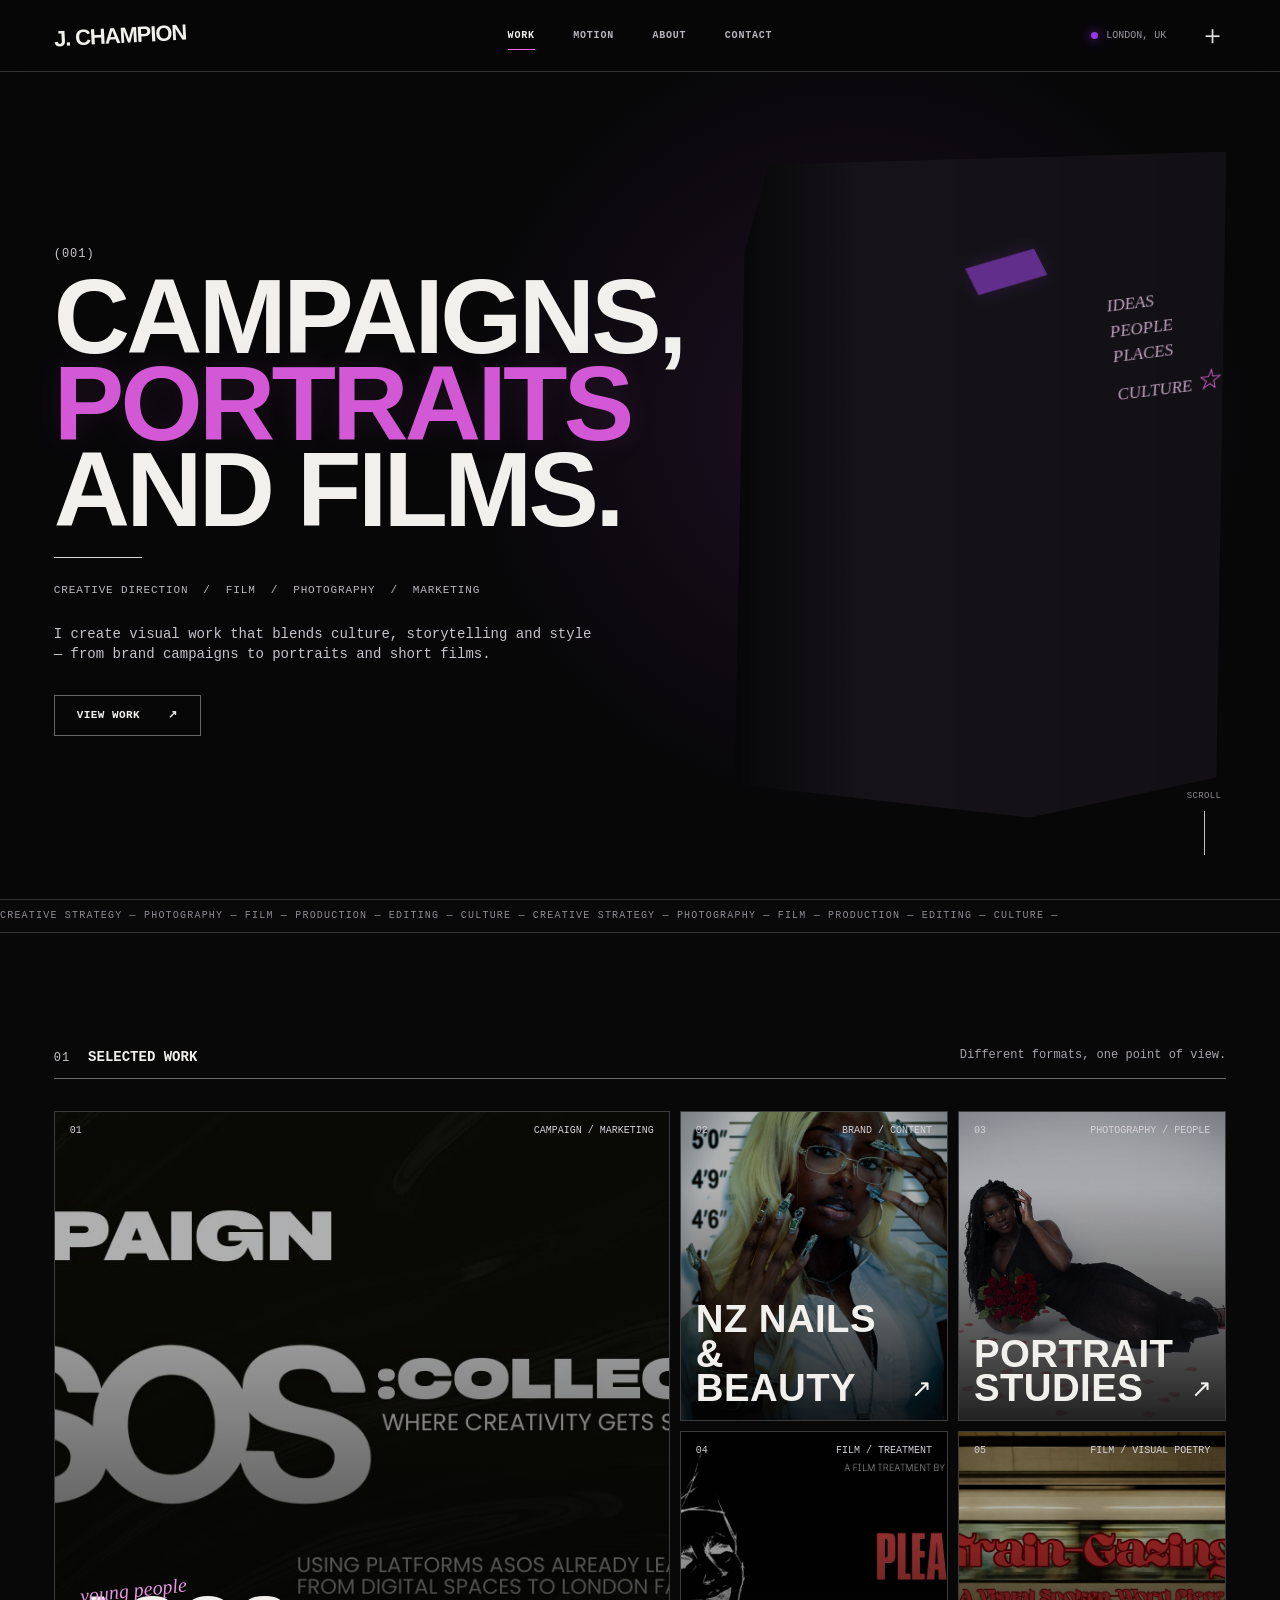
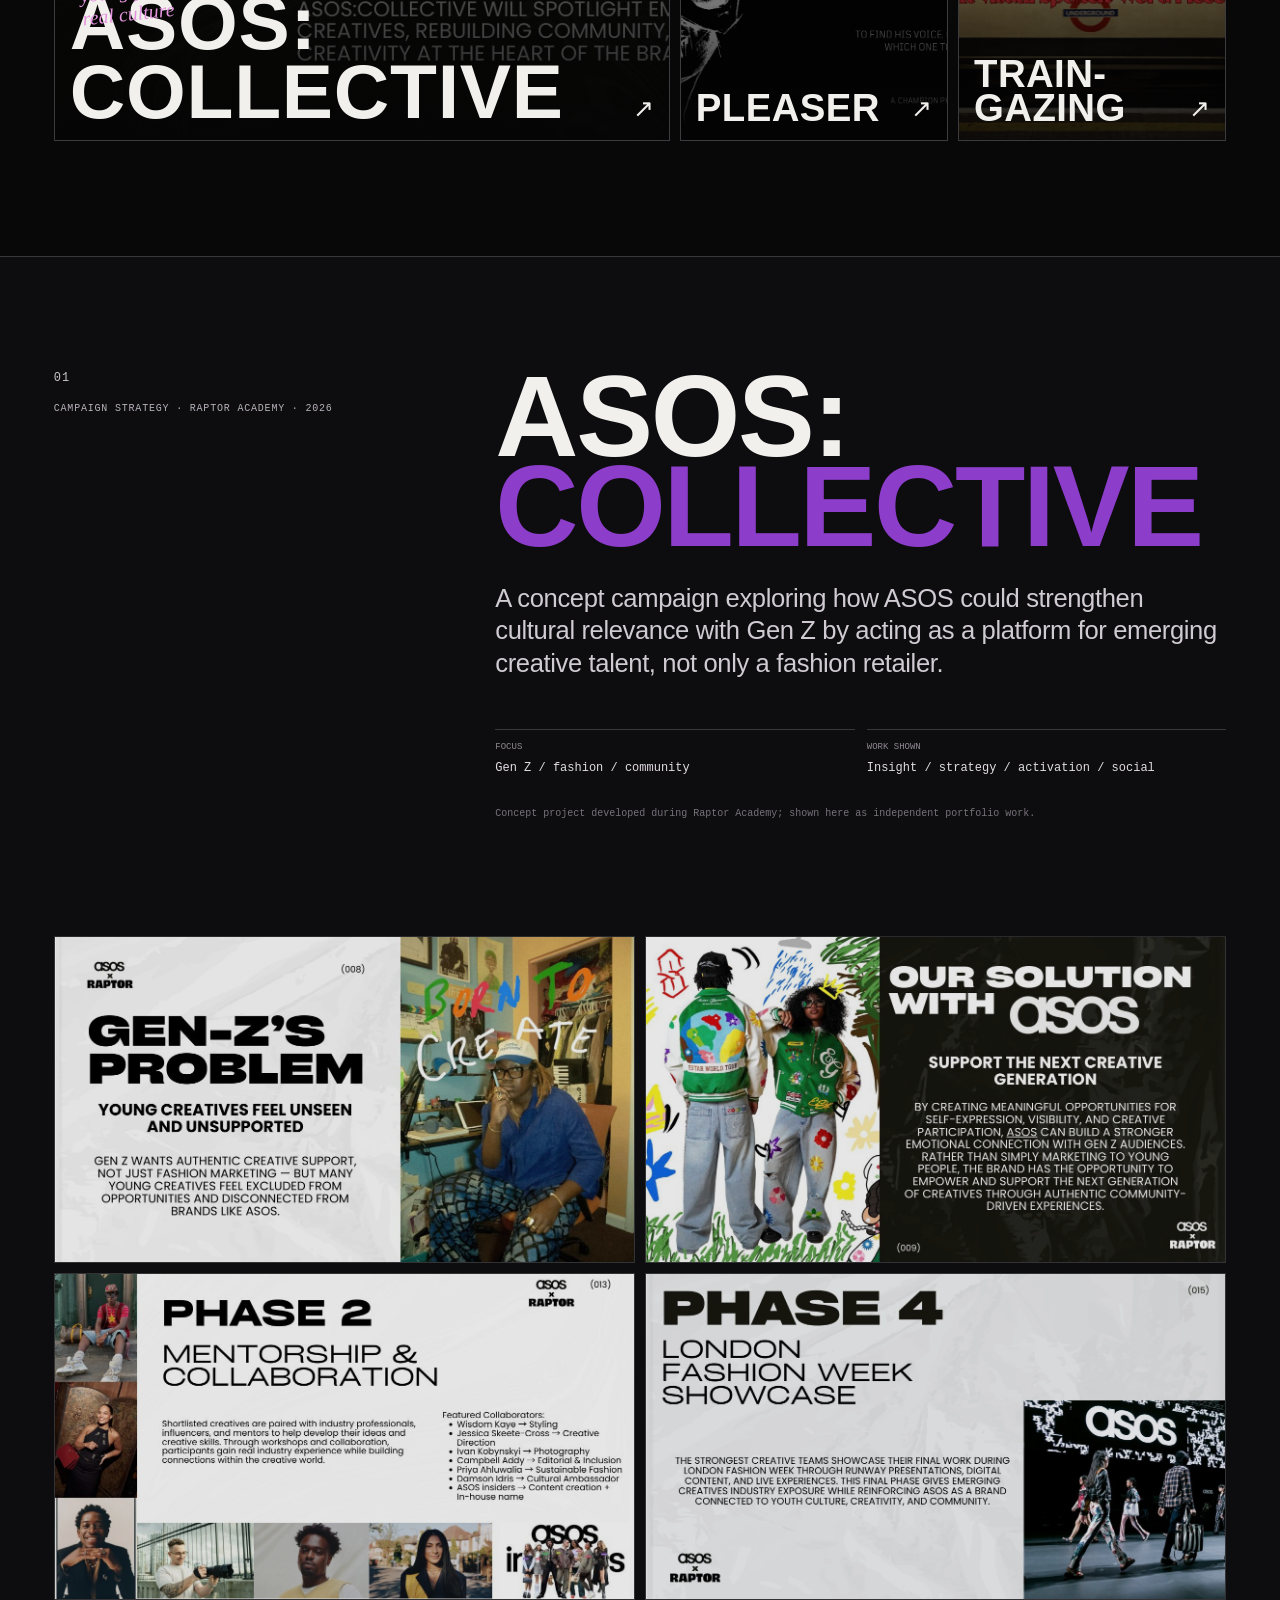
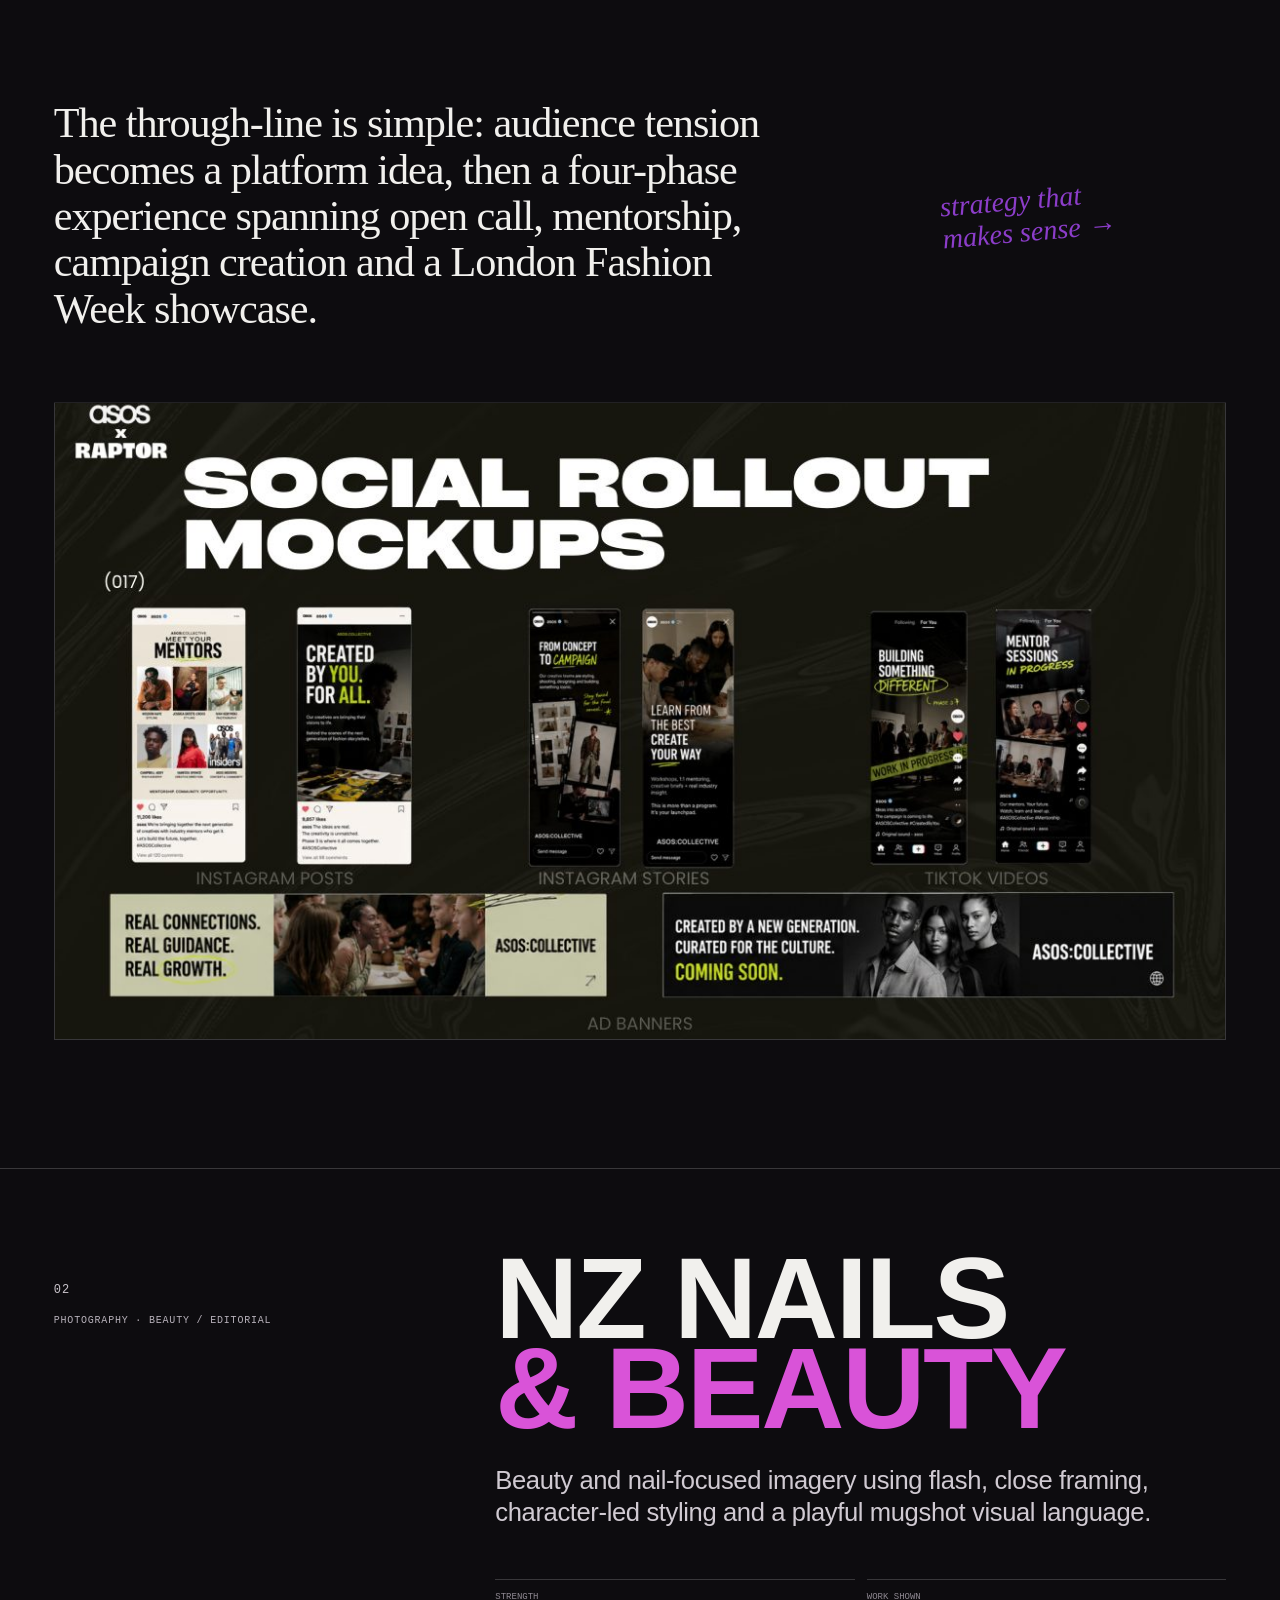
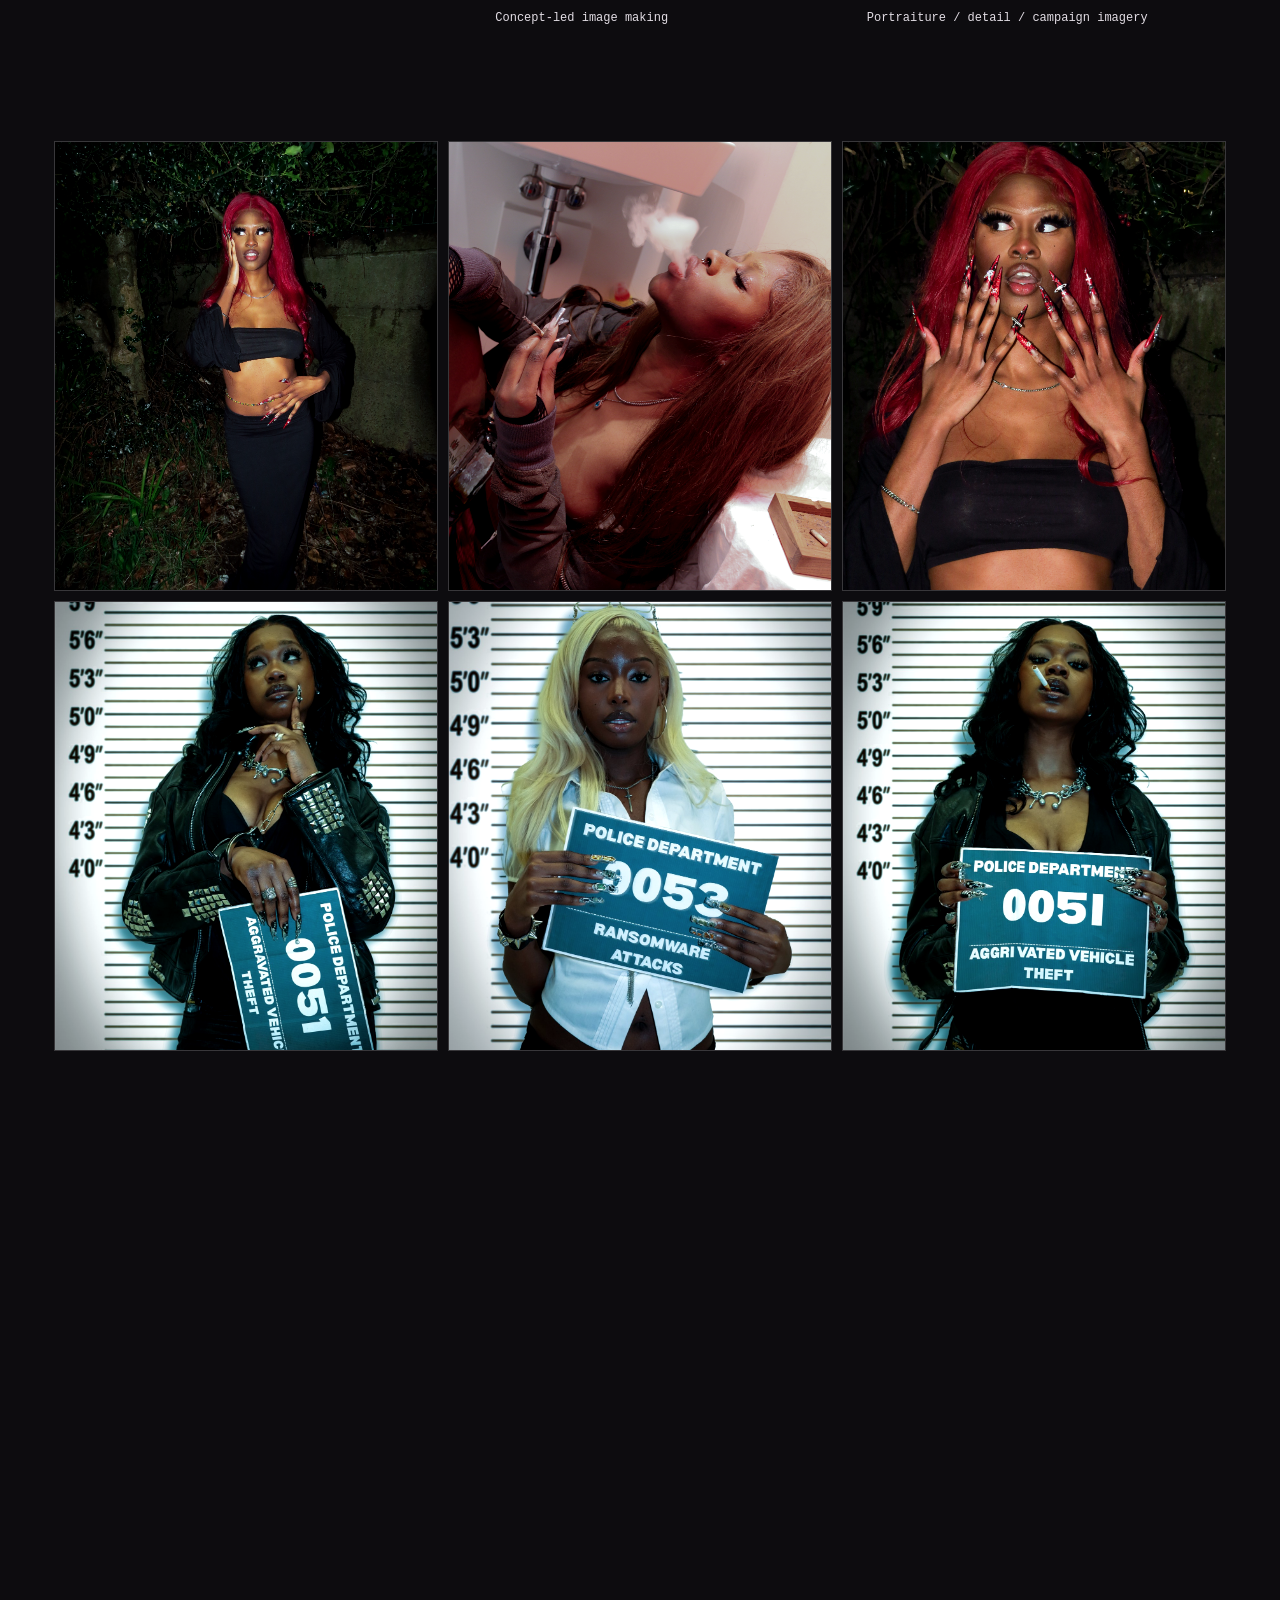
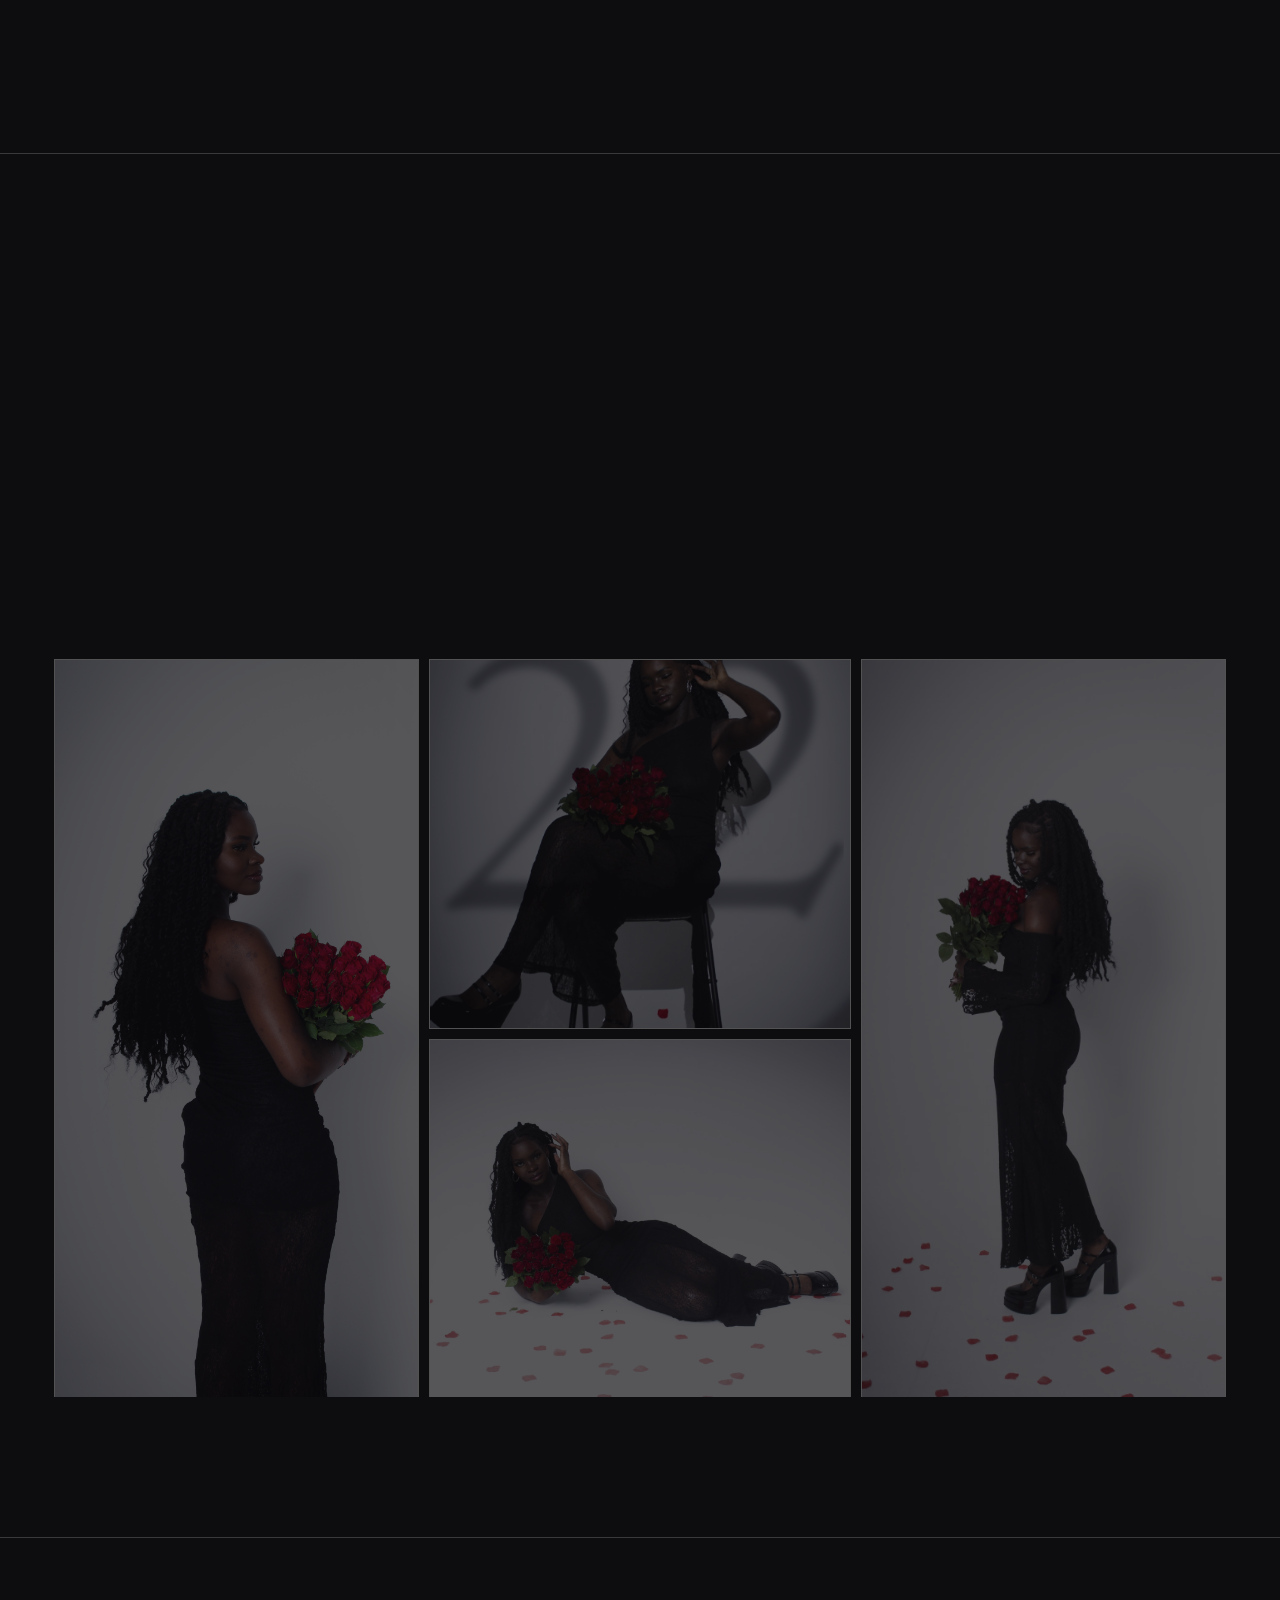
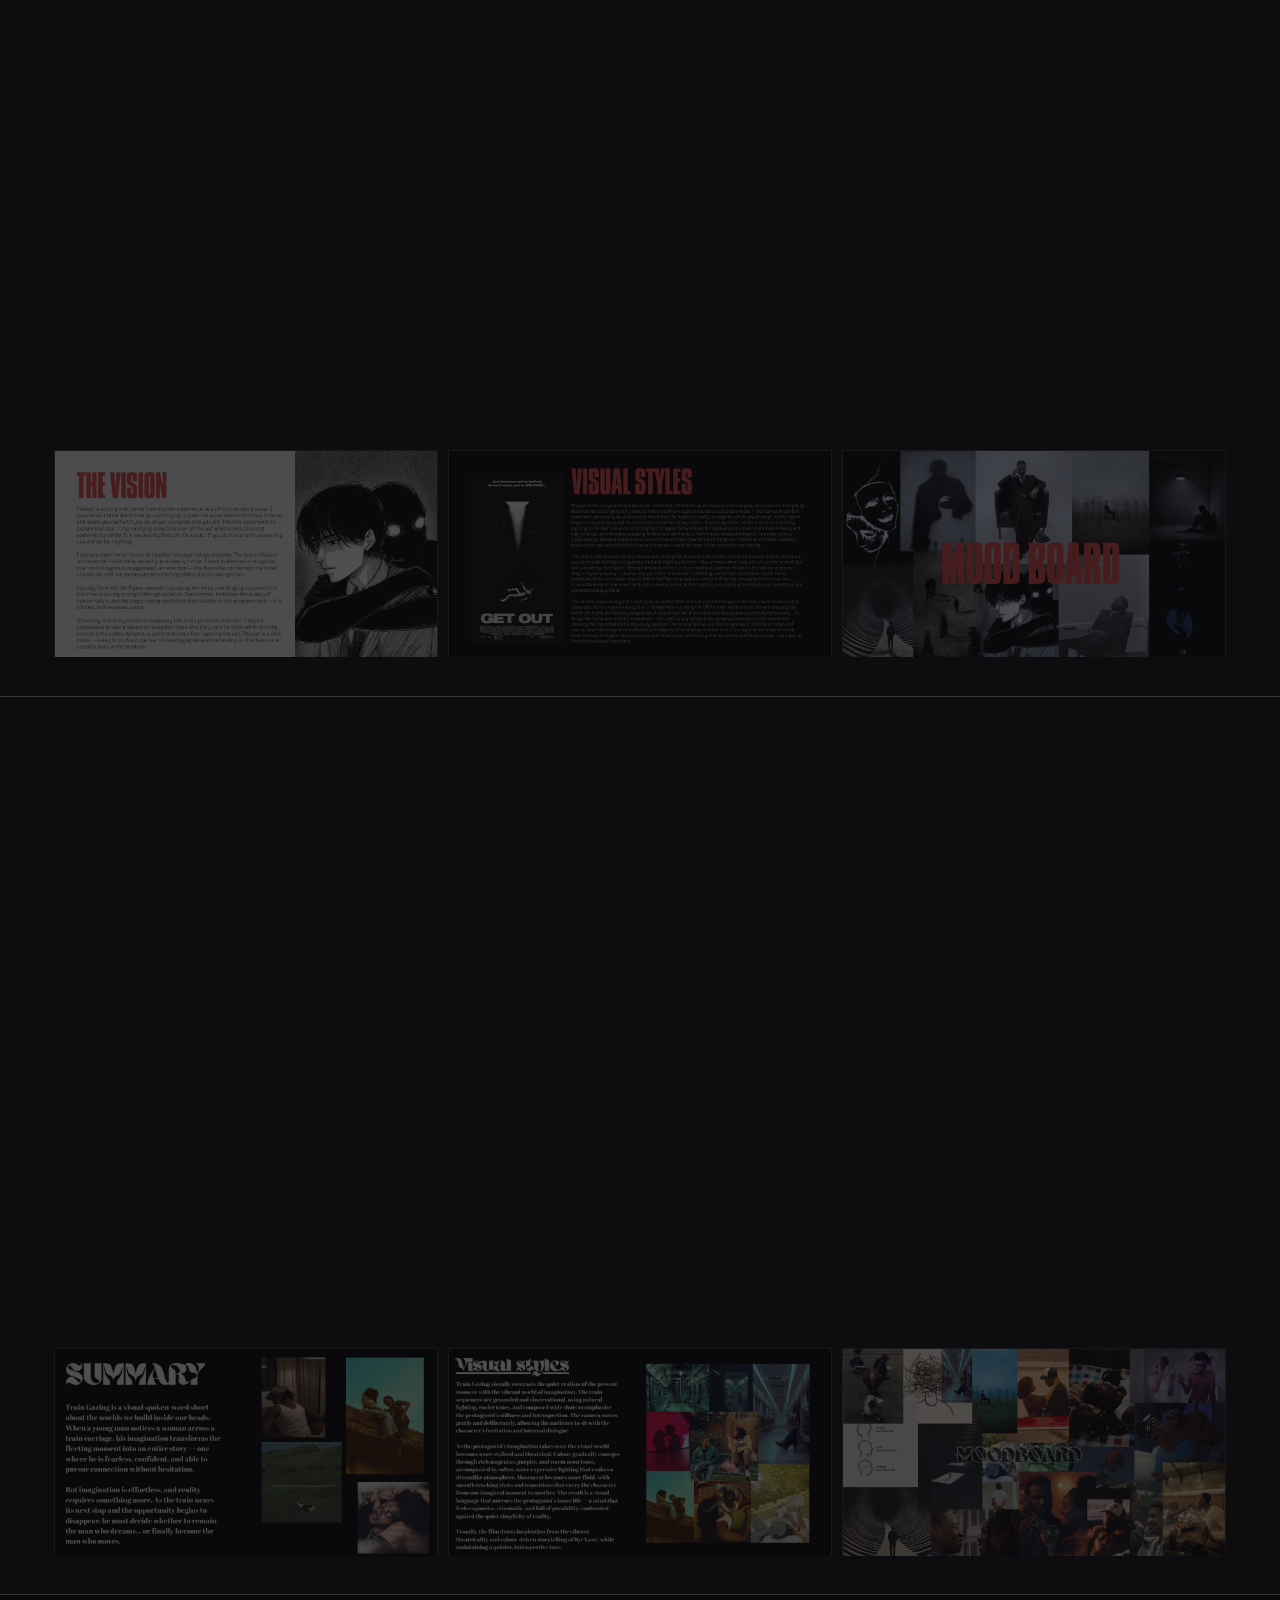
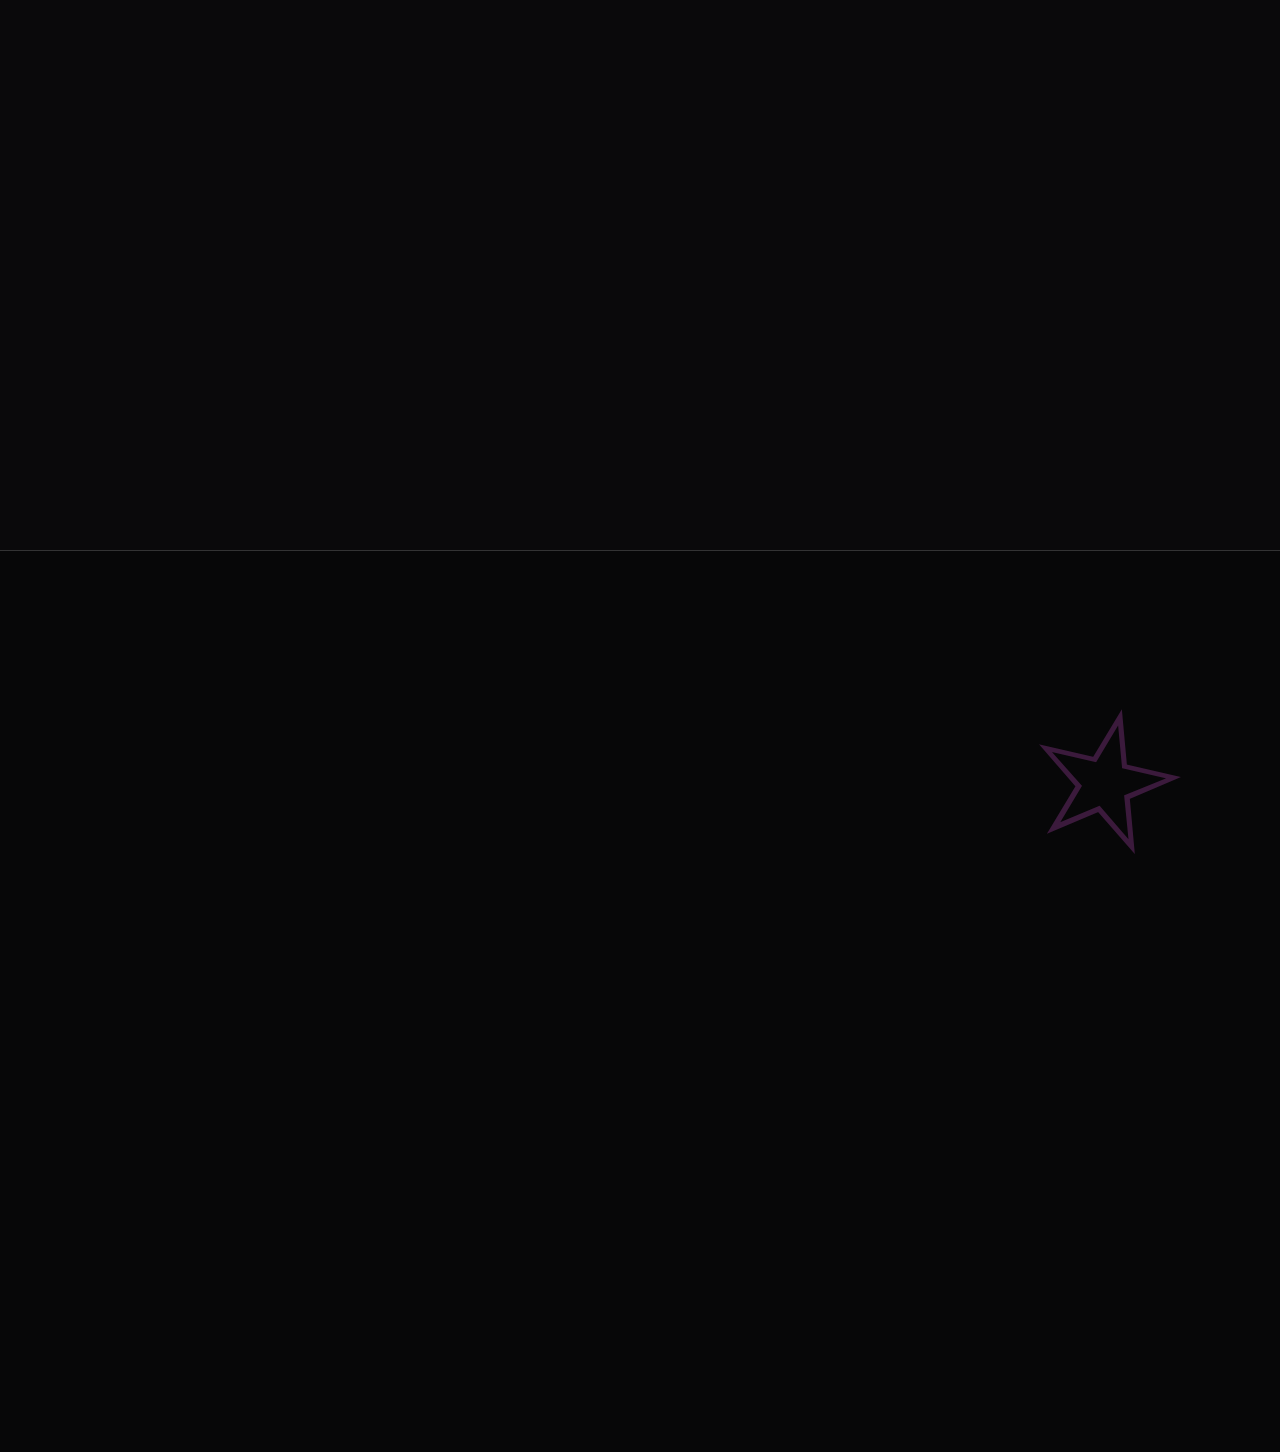
==== index.html @ 9271005f "Publish portfolio website" ====
<!DOCTYPE html>
<html lang="en">
<head>
  <meta charset="utf-8" />
  <meta name="viewport" content="width=device-width, initial-scale=1" />
  <meta name="description" content="Jeremy Champion — London-based multidisciplinary creative portfolio spanning campaigns, portrait photography, film development and motion." />
  <title>Jeremy Champion — Creative Portfolio</title>
  <link rel="stylesheet" href="css/styles.css" />
</head>
<body>
  <div class="page-noise" aria-hidden="true"></div>
  <div class="scroll-progress" aria-hidden="true"></div>
  <div class="transition-veil" aria-hidden="true"></div>

  <header class="site-header">
    <a class="brand" href="#top" aria-label="Jeremy Champion home">J. CHAMPION</a>
    <nav class="nav" aria-label="Primary navigation">
      <a href="#work">Work</a>
      <a href="#motion">Motion</a>
      <a href="#about">About</a>
      <a href="#contact">Contact</a>
    </nav>
    <div class="header-meta"><span class="status-dot"></span> London, UK <span class="header-plus">＋</span></div>
  </header>

  <main id="top">
    <section class="hero" aria-labelledby="hero-title">
      <div class="hero-copy">
        <span class="index-label">(001)</span>
        <h1 id="hero-title">
          <span>Campaigns,</span>
          <span class="accent-word">portraits</span>
          <span>and films.</span>
        </h1>
        <div class="hero-rule"></div>
        <p class="hero-services">Creative direction &nbsp;/&nbsp; Film &nbsp;/&nbsp; Photography &nbsp;/&nbsp; Marketing</p>
        <p class="hero-intro">I create visual work that blends culture, storytelling and style — from brand campaigns to portraits and short films.</p>
        <a class="button-outline" href="#work">View work <span>↗</span></a>
      </div>

      <div class="hero-visual">
        <div class="hero-image-wrap">
          <img src="assets/images/about/IMG_3101.JPG" alt="Portrait of Jeremy Champion" />
        </div>
        <span class="scribble scribble-a" aria-hidden="true">///</span>
        <div class="handwritten hero-side-note" aria-hidden="true">ideas<br>people<br>places<br>culture <span>☆</span></div>
        <div class="hero-scroll" aria-hidden="true">SCROLL <span></span></div>
      </div>
    </section>

    <div class="ticker" aria-hidden="true">
      <div class="ticker-track">CREATIVE STRATEGY — PHOTOGRAPHY — FILM — PRODUCTION — EDITING — CULTURE — CREATIVE STRATEGY — PHOTOGRAPHY — FILM — PRODUCTION — EDITING — CULTURE — </div>
    </div>

    <section class="work-index section-pad" id="work">
      <div class="section-heading">
        <div><span class="section-no">01</span><span>Selected work</span></div>
        <p>Different formats, one point of view.</p>
      </div>

      <div class="project-layout">
        <a class="project-card project-card--feature" href="#asos">
          <div class="project-media"><img src="assets/images/asos/asos-collective-campaign-deck-cover-page.jpg" alt="ASOS Collective campaign deck cover page" /></div>
          <div class="project-card-top"><span>01</span><span>Campaign / Marketing</span></div>
          <div class="project-card-bottom"><h2>ASOS:<br>Collective</h2><span class="corner-arrow">↗</span></div>
          <span class="handwritten card-note">young people<br>real culture</span>
        </a>

        <div class="project-stack">
          <a class="project-card" href="#nz">
            <div class="project-media"><img src="assets/images/nz-nails-beauty/editorial-beauty-photograph-featuring-nail-styling.jpg" alt="Editorial beauty photograph featuring nail styling" /></div>
            <div class="project-card-top"><span>02</span><span>Brand / Content</span></div>
            <div class="project-card-bottom"><h3>NZ Nails &amp; Beauty</h3><span class="corner-arrow">↗</span></div>
          </a>

          <a class="project-card" href="#portrait-studies">
            <div class="project-media"><img src="assets/images/portrait-studies/studio-portrait-with-red-roses.jpg" alt="Studio portrait with red roses" /></div>
            <div class="project-card-top"><span>03</span><span>Photography / People</span></div>
            <div class="project-card-bottom"><h3>Portrait Studies</h3><span class="corner-arrow">↗</span></div>
          </a>

          <a class="project-card" href="#pleaser">
            <div class="project-media"><img src="assets/images/pleaser/pleaser-film-treatment-cover.jpg" alt="Pleaser film treatment cover" /></div>
            <div class="project-card-top"><span>04</span><span>Film / Treatment</span></div>
            <div class="project-card-bottom"><h3>Pleaser</h3><span class="corner-arrow">↗</span></div>
          </a>

          <a class="project-card" href="#train">
            <div class="project-media"><img src="assets/images/train-gazing/train-gazing-visual-spoken-word-treatment-cover.jpg" alt="Train-Gazing visual spoken-word treatment cover" /></div>
            <div class="project-card-top"><span>05</span><span>Film / Visual Poetry</span></div>
            <div class="project-card-bottom"><h3>Train-Gazing</h3><span class="corner-arrow">↗</span></div>
          </a>
        </div>
      </div>
    </section>

    <section class="case-study" id="asos" data-accent="violet">
      <div class="case-intro section-pad">
        <div class="case-rail"><span class="case-no">01</span><span class="eyebrow">Campaign strategy · Raptor Academy · 2026</span></div>
        <div class="case-copy-top">
          <h2>ASOS:<br><em>Collective</em></h2>
          <p class="lead">A concept campaign exploring how ASOS could strengthen cultural relevance with Gen Z by acting as a platform for emerging creative talent, not only a fashion retailer.</p>
          <div class="facts">
            <div><span>Focus</span><strong>Gen Z / fashion / community</strong></div>
            <div><span>Work shown</span><strong>Insight / strategy / activation / social</strong></div>
          </div>
          <p class="small-note">Concept project developed during Raptor Academy; shown here as independent portfolio work.</p>
        </div>
      </div>
      <div class="deck-strip">
        <img src="assets/images/asos/asos-collective-problem-statement-slide.jpg" alt="ASOS Collective problem statement slide" />
        <img src="assets/images/asos/asos-collective-solution-slide.jpg" alt="ASOS Collective solution slide" />
        <img src="assets/images/asos/asos-collective-mentorship-phase-slide.jpg" alt="ASOS Collective mentorship phase slide" />
        <img src="assets/images/asos/asos-collective-showcase-phase-slide.jpg" alt="ASOS Collective showcase phase slide" />
      </div>
      <div class="case-statement section-pad">
        <p>The through-line is simple: audience tension becomes a platform idea, then a four-phase experience spanning open call, mentorship, campaign creation and a London Fashion Week showcase.</p>
        <span class="handwritten marginalia">strategy that<br>makes sense →</span>
      </div>
      <div class="full-bleed"><img src="assets/images/asos/asos-collective-social-rollout-mockups.jpg" alt="ASOS Collective social rollout mockups" /></div>
    </section>

    <section class="case-study" id="nz" data-accent="pink">
      <div class="case-intro section-pad">
        <div class="case-rail"><span class="case-no">02</span><span class="eyebrow">Photography · Beauty / Editorial</span></div>
        <div class="case-copy-top case-copy-logo">
        
          <h2>NZ Nails<br><em>&amp; Beauty</em></h2>
          <p class="lead">Beauty and nail-focused imagery using flash, close framing, character-led styling and a playful mugshot visual language.</p>
          <div class="facts">
            <div><span>Strength</span><strong>Concept-led image making</strong></div>
            <div><span>Work shown</span><strong>Portraiture / detail / campaign imagery</strong></div>
          </div>
        </div>
      </div>
      <div class="photo-grid editorial-grid">
        

        <img class="gallery-image" 
        data-gallery="nz"
        src="assets/images/nz-nails-beauty/NZ 12-2.jpg" 
        alt="Nz Nails campaign image" />

        <img class="gallery-image" 
        data-gallery="nz"
        src="assets/images/nz-nails-beauty/Liban 6.jpg" 
        alt="Nz Nails campaign image" />

        <img class="gallery-image" 
        data-gallery="nz"
        src="assets/images/nz-nails-beauty/NZ 13-3.jpg" 
        alt="Nz Nails campaign image" />

        <img class="gallery-image" 
        data-gallery="nz"
        src="assets/images/nz-nails-beauty/beauty-portrait-from-mugshot-inspired-set.jpg" 
        alt="Nz Nails campaign image" />

        <img class="gallery-image" 
        data-gallery="nz"
        src="assets/images/nz-nails-beauty/beauty-portrait-with-mugshot-board.jpg" 
        alt="Nz Nails campaign image" />

        <img class="gallery-image" 
        data-gallery="nz"
        src="assets/images/nz-nails-beauty/beauty-portrait-with-mugshot-board-2.jpg" 
        alt="Nz Nails campaign image" />
      </div>
      <div class="case-statement section-pad">
        <!-- Extra NZ Nails gallery images — hidden from the main page -->
<div class="gallery-assets" hidden>

  <img
    class="gallery-image"
    data-gallery="nz"
    src="assets/images/nz-nails-beauty/IMG_3586.jpg"
    alt="NZ Nails campaign image">

<img
    class="gallery-image"
    data-gallery="nz"
    src="assets/images/nz-nails-beauty/DSC03103 EDIT_.jpg"
    alt="Close-up nail editorial photograph">

<img
    class="gallery-image"
    data-gallery="nz"
    src="assets/images/nz-nails-beauty/DSC03171 EDIT-2.jpg"
    alt="Editorial beauty photograph featuring nail styling">
    <img
    class="gallery-image"
    data-gallery="nz"
    src="assets/images/nz-nails-beauty/DSC03249 EDIT.jpg"
    alt="Editorial beauty photograph featuring nail styling">
   <img
    class="gallery-image"
    data-gallery="nz"
    src="assets/images/nz-nails-beauty/IMG_3569.jpg"
    alt="Editorial beauty photograph featuring nail styling">    

</div>
      <div class="case-statement section-pad">
        <p>The set works best as a world rather than a collection of isolated portraits: attitude, beauty detail and graphic framing all speak the same language.</p>
        <span class="handwritten marginalia">a little chaos<br>keeps it alive ☆</span>
      </div>
    </section>

    <section class="case-study" id="portrait-studies" data-accent="violet">
      <div class="case-intro section-pad">
        <div class="case-rail"><span class="case-no">03</span><span class="eyebrow">Studio portraiture</span></div>
        <div class="case-copy-top">
          <h2>Portrait<br><em>Studies</em></h2>
          <p class="lead">A studio portrait series using styling, gesture, projection and controlled light to build distinct character-led images.</p>
        </div>
      </div>
      <div class="portrait-grid">
        <figure class="portrait-a"><img class="gallery-image"
          Data-gallery="portraits"
          src="assets/images/portrait-studies/ROSI-19.png" 
          alt="Portrait study" />
        </figure>

        <figure class="portrait-b"><img class="gallery-image"
          Data-gallery="portraits" src="assets/images/portrait-studies/seated-studio-portrait-with-projected-number.jpg"
           alt="Portrait study" />
          </figure>

        <figure class="portrait-c"><img class="gallery-image"
          Data-gallery="portraits" src="assets/images/portrait-studies/standing-studio-portrait-holding-roses.jpg" 
          alt="Portrait study" />
        </figure>

        <figure class="portrait-d"><img class="gallery-image"
          Data-gallery="portraits" src="assets/images/portrait-studies/reclining-studio-portrait-with-roses.jpg" 
          alt="Portrait study" />
        </figure>
      </div>
      <!-- Extra Portrait Studies gallery images — hidden from the main page -->
<div class="gallery-assets" hidden>

  <img
    class="gallery-image"
    data-gallery="portraits"
    src="assets/images/portrait-studies/ROSI-17.png"
    alt="Portrait study">

  <img
    class="gallery-image"
    data-gallery="portraits"
    src="assets/images/portrait-studies/ROSI-34.png"
    alt="Portrait study">

  <img
    class="gallery-image"
    data-gallery="portraits"
    src="assets/images/portrait-studies/studio-portrait-with-red-roses.jpg"
    alt="Portrait study">

  <img
    class="gallery-image"
    data-gallery="portraits"
    src="assets/images/portrait-studies/studio-portrait.jpg"
    alt="Portrait study">

</div>
    </section>

    <section class="case-study" id="pleaser" data-accent="red">
      <div class="case-intro section-pad">
        <div class="case-rail"><span class="case-no">04</span><span class="eyebrow">Original film concept · Psychological horror</span></div>
        <div class="case-copy-top">
          <h2><em>Pleaser</em></h2>
          <p class="lead">A short-film treatment about people-pleasing, identity and the danger of replacing connection with isolation.</p>
          <div class="facts">
            <div><span>Work shown</span><strong>Concept / treatment / visual direction</strong></div>
            <div><span>Format</span><strong>Short film development</strong></div>
          </div>
        </div>
      </div>
      <div class="deck-strip deck-strip--three">
        <img src="assets/images/pleaser/pleaser-vision-page.jpg" alt="Pleaser vision page" />
        <img src="assets/images/pleaser/pleaser-visual-styles-page.jpg" alt="Pleaser visual styles page" />
        <img src="assets/images/pleaser/pleaser-moodboard.jpg" alt="Pleaser moodboard" />
      </div>
    </section>

    <section class="case-study" id="train" data-accent="rust">
      <div class="case-intro section-pad">
        <div class="case-rail"><span class="case-no">05</span><span class="eyebrow">Original film concept · Visual spoken word</span></div>
        <div class="case-copy-top">
          <h2>Train-<br><em>Gazing</em></h2>
          <p class="lead">A visual spoken-word short contrasting the quiet realism of a train carriage with the vivid, cinematic worlds created inside the protagonist’s imagination.</p>
          <div class="facts">
            <div><span>Work shown</span><strong>Narrative / art direction / styling / sound concept</strong></div>
            <div><span>Format</span><strong>Visual spoken word</strong></div>
          </div>
        </div>
      </div>
      <div class="deck-strip deck-strip--three">
        <img src="assets/images/train-gazing/train-gazing-summary-page.jpg" alt="Train-Gazing summary page" />
        <img src="assets/images/train-gazing/train-gazing-visual-styles-page.jpg" alt="Train-Gazing visual styles page" />
        <img src="assets/images/train-gazing/train-gazing-moodboard.jpg" alt="Train-Gazing moodboard" />
      </div>
    </section>

    <section class="motion section-pad" id="motion">
      <div class="section-heading">
        <div><span class="section-no">02</span><span>Motion</span></div>
        <p>Commercial, personal and longer-form work.</p>
      </div>
      <div class="motion-layout">
        <div class="motion-copy">
          <span class="eyebrow">Showreel / Short form</span>
          <h2>Press<br><em>play.</em></h2>
          <p>A selection of camera, production and post work, including NZ promo edits and experimental short-form pieces.</p>
          <a class="button-outline" href="https://www.dropbox.com/scl/fo/q1zut25u200awvgjy9kcc/AOuoA17VxXL_nSmlgOouPnA?rlkey=dv0mnmaipcdtq3i4pzndmq0d5&st=690jwj3&dl=0" target="_blank" rel="noopener">Open short-form folder <span>↗</span></a>
          <span class="handwritten motion-note">good things<br>move.</span>
        </div>
        <a class="motion-screen" 
        href="#" 
        data-youtube="zpqkzOmUWrg" 
        data-title="NZ Nails"
        aria-label="Play NZ Nails promo video">

          <video class="motion-bg-video" autoplay muted loop playsinline>
       <source src="assets/motion/full videos/Nz Promo.mp4" type="video/mp4">
        </video>
          <span class="play-button">▶</span>
          <span class="timecode">00:00 / REEL</span>
        </a>
      </div>
      <div class="film-strip">

  <a class="film-card"
     href="#"
     data-youtube="z7pKRamBBgs"
     data-title="Ravenous">

    <video class="film-card-video" autoplay muted loop playsinline>
      <source src="assets/motion/Title cards/Ravenous Short clip.mp4" type="video/mp4">
    </video>

    <div class="film-card-overlay"></div>

    <div class="film-card-content">
      <span>01</span>
      <strong>Ravenous</strong>
      <small>Producer + DOP</small>
    </div>

  </a>

  <a class="film-card"
     href="#"
     data-youtube="FB4IB1pkvqw"
     data-title="High Connection">

    <video class="film-card-video" autoplay muted loop playsinline>
      <source src="assets/motion/Title cards/HC Short Clip.mp4" type="video/mp4">
    </video>

    <div class="film-card-overlay"></div>

    <div class="film-card-content">
      <span>02</span>
      <strong>High Connection</strong>
      <small>All roles</small>
    </div>

  </a>


  <a class="film-card"
     href="#"
     data-youtube="y2TQD83-YB8"
     data-title="Drillogram">

    <video class="film-card-video" autoplay muted loop playsinline>
      <source src="assets/motion/Title cards/Drillogram title card.mp4" type="video/mp4">
    </video>

    <div class="film-card-overlay"></div>

    <div class="film-card-content">
      <span>03</span>
      <strong>Drillogram</strong>
      <small>Edit / broadcast</small>
    </div>

  </a>


  <a class="film-card"
     href="#"
     data-youtube="OsEL7dpYHnE"
     data-title="Life’s Too Short. I’m Not.">

    <video class="film-card-video" autoplay muted loop playsinline>
      <source src="assets/motion/Title cards/Life too short im not title card.mp4" type="video/mp4">
    </video>

    <div class="film-card-overlay"></div>

    <div class="film-card-content">
      <span>04</span>
      <strong>Life’s Too Short. I’m Not.</strong>
      <small>Producer + talent</small>
    </div>

  </a>
</section>

<div class="video-modal" id="videoModal">

  <div class="video-modal-backdrop"></div>

  <div class="video-modal-content">

    <button class="video-modal-close" aria-label="Close video">
      ×
    </button>

    <div class="video-modal-heading">
      <span>NOW PLAYING</span>
      <h3 id="videoModalTitle">Ravenous</h3>
    </div>

   <iframe
  id="videoModalPlayer"
  src=""
  title="Video player"
  allow="autoplay; encrypted-media; picture-in-picture"
  allowfullscreen>
</iframe>

  </div>

</div>
  


</div>

    <section class="about section-pad" id="about">
      <div class="section-heading">
        <div><span class="section-no">03</span><span>About</span></div>
        <p>The person behind the work.</p>
      </div>
      <div class="about-grid">
        <div class="about-photo"><img src="assets/images/about/portrait-of-jeremy-champion.jpg" alt="Portrait of Jeremy Champion" /></div>
        <div class="about-copy">
          <h2>I like work that feels <em>considered</em> before it feels polished.</h2>
          <p>I’m Jeremy Champion, a London-based multidisciplinary creative with a Media Production background. My work moves between photography, creative strategy and film development, with a recurring interest in fashion, identity, youth culture and visual storytelling.</p>
          <p>I’m building toward opportunities in creative marketing, studio and on-set production, where I can bring both ideas and practical production thinking to a team.</p>
          <div class="skill-row"><span>Creative strategy</span><span>Photography</span><span>Pre-production</span><span>Visual storytelling</span><span>Editing</span></div>
          <span class="handwritten about-note">let's make<br>something great ☆</span>
        </div>
      </div>
    </section>

<section class="contact section-pad" id="contact">

  <span class="eyebrow">
    04 / Available for creative opportunities
  </span>

  <h2>
    Make something<br>
    <em>worth looking at.</em>
  </h2>

  <div class="contact-links">

    <a href="mailto:Jeremylchampion@gmail.com">
      <span>Email</span>
      <strong>Jeremylchampion@gmail.com</strong>
      <span class="contact-arrow">↗</span>
    </a>

    <a href="https://www.instagram.com/boluchampionn/"
       target="_blank"
       rel="noopener">
      <span>Instagram</span>
      <strong>@boluChampionn</strong>
      <span class="contact-arrow">↗</span>
    </a>

  </div>

  <a class="button-outline" href="#top">
    Back to top <span>↑</span>
  </a>

</section>

<div class="gallery-modal" id="galleryModal">

  <div class="gallery-backdrop"></div>

  <button class="gallery-close" aria-label="Close gallery">×</button>

  <button class="gallery-arrow gallery-prev" aria-label="Previous image">
    ←
  </button>

  <div class="gallery-stage">
    <img id="galleryMainImage" src="" alt="">
    <span class="gallery-counter" id="galleryCounter"></span>
  </div>

  <button class="gallery-arrow gallery-next" aria-label="Next image">
    →
  </button>

</div>
<script src="js/main.js" defer></script>

</body>
</html>
---- css/styles.css ----
:root {
  --bg: #070708;
  --bg-soft: #0d0c0f;
  --ink: #f1f0ed;
  --muted: #a9a4ad;
  --line: rgba(255,255,255,.18);
  --line-strong: rgba(255,255,255,.38);
  --pink: #d953d8;
  --pink-hot: #f56be9;
  --violet: #8c3dca;
  --red: #db5449;
  --rust: #b55b3e;
  --pad: clamp(24px, 4.2vw, 72px);
  --ease: cubic-bezier(.2,.75,.25,1);
}

* { box-sizing: border-box; }
html { scroll-behavior: smooth; background: var(--bg); }
body {
  margin: 0;
  color: var(--ink);
  background: var(--bg);
  font-family: "Helvetica Neue", Arial, sans-serif;
  overflow-x: hidden;
}
body::selection { background: var(--pink); color: #080808; }
a { color: inherit; text-decoration: none; }
img { display: block; width: 100%; height: 100%; object-fit: cover; }

.page-noise {
  position: fixed; inset: 0; z-index: 200; pointer-events: none; opacity: .12;
  background-image:
    radial-gradient(circle at 15% 20%, rgba(255,255,255,.14) 0 1px, transparent 1px),
    radial-gradient(circle at 68% 71%, rgba(255,255,255,.09) 0 1px, transparent 1px);
  background-size: 7px 7px, 11px 11px;
  mix-blend-mode: soft-light;
}
.scroll-progress { position: fixed; z-index: 210; top: 0; left: 0; height: 2px; width: 0; background: var(--pink-hot); box-shadow: 0 0 18px rgba(245,107,233,.65); }
.transition-veil { position: fixed; z-index: 190; inset: 0; pointer-events: none; background: var(--pink); transform: scaleY(0); transform-origin: bottom; transition: transform .34s var(--ease); }
.transition-veil.flash { transform: scaleY(1); transform-origin: top; }

.site-header {
  position: fixed; z-index: 100; inset: 0 0 auto 0; height: 72px; padding: 0 var(--pad);
  display: grid; grid-template-columns: 1fr auto 1fr; align-items: center;
  border-bottom: 1px solid var(--line); background: rgba(7,7,8,.82); backdrop-filter: blur(16px);
  transition: height .3s var(--ease), background .3s var(--ease);
}
.site-header.compact { height: 58px; background: rgba(7,7,8,.94); }
.brand { font-family: "Helvetica Neue", Arial, sans-serif ; font-size: 22px; font-weight: 700; letter-spacing: -.05em; transform: rotate(-3deg); width: max-content; }
.nav { display: flex; gap: clamp(20px,3vw,46px); align-items: center; }
.nav a { text-transform: uppercase; font: 700 10px/1.2 "Courier New", monospace; letter-spacing: .08em; color: #b9b4bd; position: relative; padding: 10px 0; }
.nav a::after { content: ""; position: absolute; left: 0; right: 100%; bottom: 2px; height: 1px; background: var(--pink-hot); transition: right .3s var(--ease); }
.nav a:hover, .nav a.active { color: var(--ink); }
.nav a:hover::after, .nav a.active::after { right: 0; }
.header-meta { justify-self: end; display: flex; align-items: center; gap: 8px; color: #99949e; text-transform: uppercase; font: 10px/1 "Courier New", monospace; }
.status-dot { width: 7px; height: 7px; border-radius: 50%; background: #9b35e8; box-shadow: 0 0 12px rgba(155,53,232,.9); }
.header-plus { margin-left: 25px; font: 300 27px/1 Arial, sans-serif; color: #ddd; }

.hero { min-height: 100svh; padding: 104px var(--pad) 34px; display: grid; grid-template-columns: .92fr 1.08fr; gap: clamp(28px,4vw,70px); border-bottom: 1px solid var(--line); position: relative; overflow: hidden; }
.hero::before { content: ""; position: absolute; inset: 72px 0 0; pointer-events: none; background: radial-gradient(circle at 67% 42%, rgba(124,53,149,.2), transparent 40%); }
.hero-copy { align-self: center; position: relative; z-index: 2; padding: 30px 0 20px; }
.index-label, .section-no, .case-no { font: 12px/1 "Courier New", monospace; letter-spacing: .08em; color: #cac5cc; }
.hero h1 { margin: 12px 0 0; text-transform: uppercase; font-family: Impact, Haettenschweiler, "Arial Narrow Bold", sans-serif; font-size: clamp(64px, 8.25vw, 148px); font-weight: 900; line-height: .82; letter-spacing: -.035em; }
.hero h1 span { display: block; }
.hero h1 .accent-word { color: #d358d5; text-shadow: 0 0 30px rgba(211,88,213,.12); }
.handwritten { font-family: "Segoe Print", "Bradley Hand", "Comic Sans MS", cursive; font-style: italic; }
.hero-note { font-size: clamp(21px,2.2vw,36px); margin: 10px 0 17px 4px; transform: rotate(-1.5deg); letter-spacing: .02em; }
.hero-rule { width: 88px; height: 1px; background: #d8d4da; margin: 24px 0; }
.hero-services { text-transform: uppercase; font: 11px/1.55 "Courier New", monospace; letter-spacing: .08em; color: #bbb6c0; }
.hero-intro { max-width: 540px; margin: 25px 0 30px; color: #c7c2cb; font: 14px/1.45 "Courier New", monospace; }
.button-outline { display: inline-flex; align-items: center; gap: 28px; border: 1px solid var(--line-strong); padding: 14px 22px; text-transform: uppercase; font: 700 11px/1 "Courier New", monospace; letter-spacing: .04em; transition: background .25s, border-color .25s, transform .25s; }
.button-outline:hover { background: var(--ink); color: #090909; border-color: var(--ink); transform: translateY(-2px); }

.hero-visual { position: relative; min-height: 650px; align-self: stretch; display: flex; align-items: center; }
.hero-image-wrap { width: 100%; height: min(74vh, 790px); min-height: 560px; position: relative; overflow: hidden; clip-path: polygon(7% 2%, 100% 0, 98% 94%, 60% 100%, 0 95%, 2% 15%); background: #151318; }
.hero-image-wrap::after { content:""; position:absolute; inset:0; background: linear-gradient(90deg, rgba(8,7,9,.72) 0%, transparent 26%, rgba(54,17,73,.12) 70%, rgba(8,7,9,.2) 100%); mix-blend-mode: multiply; }
.hero-image-wrap img { object-position: 50% 31%; filter: saturate(.74) contrast(1.07) brightness(.76); transform: scale(1.06); transition: transform 1.3s var(--ease), filter 1s var(--ease); }
.hero:hover .hero-image-wrap img { transform: scale(1.02); filter: saturate(.85) contrast(1.08) brightness(.8); }
.scribble { position: absolute; z-index: 4; color: var(--violet); font: 900 94px/1 Impact, sans-serif; letter-spacing: -.18em; transform: rotate(63deg); opacity: .65; right: 43%; top: 15%; text-shadow: 0 0 18px rgba(140,61,202,.28); }
.hero-side-note { position: absolute; z-index: 5; right: 2%; top: 24%; color: #bd9fbd; text-transform: uppercase; font-size: 17px; line-height: 1.5; transform: rotate(-7deg); }
.hero-side-note span { color: var(--pink-hot); font-size: 28px; }
.hero-scroll { position: absolute; right: 1%; bottom: 10px; color: #8c8790; font: 9px/1 "Courier New", monospace; letter-spacing: .04em; display: grid; gap: 10px; justify-items: center; }
.hero-scroll span { width: 1px; height: 44px; background: #c7c2c8; }

.ticker { border-bottom: 1px solid var(--line); overflow: hidden; background: #09090a; }
.ticker-track { width: max-content; white-space: nowrap; padding: 11px 0; color: #8f8993; text-transform: uppercase; font: 10px/1 "Courier New", monospace; letter-spacing: .12em; animation: ticker 32s linear infinite; }
@keyframes ticker { to { transform: translateX(-50%); } }

.section-pad { padding: clamp(86px, 9vw, 150px) var(--pad); }
.section-heading { display: grid; grid-template-columns: 1fr 1fr; gap: 40px; align-items: end; margin-bottom: 32px; border-bottom: 1px solid var(--line-strong); padding-bottom: 14px; }
.section-heading > div { display: flex; align-items: baseline; gap: 18px; text-transform: uppercase; font: 800 14px/1 "Courier New", monospace; }
.section-heading p { margin: 0; justify-self: end; color: #a8a2ab; font: 12px/1.3 "Courier New", monospace; }

.work-index { background: #080809; }
.project-layout { display: grid; grid-template-columns: 1.06fr .94fr; gap: 10px; }
.project-stack { display: grid; grid-template-columns: 1fr 1fr; gap: 10px; }
.project-card { position: relative; min-height: 310px; overflow: hidden; border: 1px solid var(--line); background: #111015; isolation: isolate; }
.project-card--feature { min-height: 630px; }
.project-media { position: absolute; inset: 0; }
.project-media::after { content:""; position:absolute; inset:0; background: linear-gradient(180deg, rgba(4,4,5,.07) 25%, rgba(4,4,5,.84) 100%); transition: background .35s; }
.project-media img { filter: saturate(.78) contrast(1.08) brightness(.74); transform: scale(1.01); transition: transform .7s var(--ease), filter .5s; }
.project-card:hover .project-media img { transform: scale(1.055); filter: saturate(.95) contrast(1.08) brightness(.86); }
.project-card:hover .project-media::after { background: linear-gradient(180deg, rgba(4,4,5,.02), rgba(4,4,5,.71)); }
.project-card-top, .project-card-bottom { position: absolute; z-index: 3; left: 15px; right: 15px; display: flex; justify-content: space-between; gap: 18px; }
.project-card-top { top: 13px; color: #d5d0d8; text-transform: uppercase; font: 10px/1.2 "Courier New", monospace; }
.project-card-bottom { bottom: 14px; align-items: end; }
.project-card h2, .project-card h3 { margin: 0; text-transform: uppercase; font-family: Impact, Haettenschweiler, "Arial Narrow Bold", sans-serif; letter-spacing: .01em; line-height: .9; }
.project-card h2 { font-size: clamp(58px,6vw,105px); }
.project-card h3 { font-size: clamp(27px,3vw,46px); }
.corner-arrow { font-size: 25px; transform: translateY(-3px); }
.card-note { position: absolute; z-index: 4; left: 26px; bottom: 115px; color: #e494df; font-size: 20px; transform: rotate(-6deg); }

.case-study { background: var(--bg-soft); border-top: 1px solid var(--line); --case-accent: var(--violet); }
.case-study[data-accent="pink"] { --case-accent: var(--pink); }
.case-study[data-accent="red"] { --case-accent: var(--red); }
.case-study[data-accent="rust"] { --case-accent: var(--rust); }
.case-intro { display: grid; grid-template-columns: .65fr 1.35fr; gap: clamp(40px,7vw,120px); align-items: start; }
.case-rail { display: grid; gap: 18px; position: sticky; top: 110px; }
.eyebrow { text-transform: uppercase; font: 10px/1.4 "Courier New", monospace; letter-spacing: .08em; color: #b8b2bb; }
.case-copy-top { position: relative; }
.case-copy-top h2 { margin: 0 0 30px; text-transform: uppercase; font-family: Impact, Haettenschweiler, "Arial Narrow Bold", sans-serif; font-size: clamp(70px,9vw,148px); line-height: .78; letter-spacing: -.02em; }
.case-copy-top h2 em { color: var(--case-accent); font-style: normal; }
.lead { max-width: 850px; color: #d0cad2; font-size: clamp(20px,2vw,31px); line-height: 1.27; margin: 0; letter-spacing: -.015em; }
.facts { margin-top: 50px; display: grid; grid-template-columns: 1fr 1fr; gap: 12px; max-width: 820px; }
.facts div { border-top: 1px solid var(--line); padding-top: 13px; display: grid; gap: 8px; }
.facts span { color: #8f8992; text-transform: uppercase; font: 9px/1 "Courier New", monospace; }
.facts strong { font: 12px/1.35 "Courier New", monospace; font-weight: 400; color: #e2dde4; }
.small-note { color: #77727b; font: 10px/1.45 "Courier New", monospace; margin: 30px 0 0; max-width: 640px; }
.nz-logo { width: min(440px, 65%); height: auto; object-fit: contain; margin: -26px 0 22px auto; filter: saturate(.78) brightness(.92); opacity: .85; }
.case-copy-logo h2 { margin-top: -30px; }

.deck-strip { display: grid; grid-template-columns: 1fr 1fr; gap: 10px; padding: 0 var(--pad) 30px; }
.deck-strip--three { grid-template-columns: repeat(3,1fr); }
.deck-strip img { aspect-ratio: 16/9; border: 1px solid var(--line); object-fit: cover; filter: saturate(.86) brightness(.9); }
.case-statement { position: relative; display: grid; grid-template-columns: 1.3fr .7fr; gap: 40px; align-items: center; padding-top: 70px; padding-bottom: 70px; }
.case-statement p { margin: 0; max-width: 980px; font-family: Georgia, "Times New Roman", serif; font-size: clamp(28px,3.3vw,52px); line-height: 1.1; letter-spacing: -.025em; }
.marginalia { color: var(--case-accent); font-size: clamp(21px,2.2vw,36px); transform: rotate(-5deg); justify-self: center; }
.full-bleed { padding: 0 var(--pad) clamp(90px,10vw,170px); }
.full-bleed img { aspect-ratio: 16/8.7; border: 1px solid var(--line); object-fit: cover; }

.photo-grid { padding: 0 var(--pad) 50px; display: grid; grid-template-columns: repeat(12,1fr); grid-auto-rows: 105px; gap: 10px; }
.photo-grid img {
    grid-column: span 4;
    grid-row: span 4;

    border: 1px solid var(--line);

    filter: saturate(.82) contrast(1.05);

    transition:
        transform .7s var(--ease),
        filter .5s var(--ease);

    cursor: pointer;
}
.photo-grid img:hover {
    transform: scale(1.035);

    filter:
        saturate(.95)
        contrast(1.07)
        brightness(1.05);
}
.photo-grid {
    overflow: hidden;
}
.photo-grid .tall { grid-column: span 4; grid-row: span 6; }
.photo-grid .wide { grid-column: span 8; grid-row: span 4; }

.portrait-grid { padding: 0 var(--pad) clamp(100px,10vw,160px); display: grid; grid-template-columns: .95fr 1.1fr .95fr; grid-template-rows: 370px 370px; gap: 10px; }
.portrait-grid figure { margin: 0; overflow: hidden; border: 1px solid var(--line); background: #f2f0ed; }
.portrait-grid .portrait-a { grid-row: 1 / 3; }
.portrait-grid .portrait-c { grid-column: 3; grid-row: 1 / 3; }
.portrait-grid img { object-fit: cover; filter: saturate(.82) contrast(1.03); transition: transform .7s var(--ease); }
.portrait-grid figure:hover img { transform: scale(1.035); }
.motion-bg-video {position: absolute; top: 0; left: 0; width: 100%; height: 100%; object-fit: cover; z-index: 0;} 
.motion { background: #09090b; border-top: 1px solid var(--line); }
.motion-layout { display: grid; grid-template-columns: .7fr 1.3fr; min-height: 590px; border: 1px solid var(--line-strong); }
.motion-copy { padding: clamp(32px,5vw,70px); position: relative; display: flex; flex-direction: column; align-items: flex-start; }
.motion-copy h2 { margin: 45px 0 24px; text-transform: uppercase; font-family: Impact, Haettenschweiler, "Arial Narrow Bold", sans-serif; font-size: clamp(78px,9vw,148px); line-height: .76; letter-spacing: -.02em; }
.motion-copy h2 em { color: var(--pink); font-style: normal; }
.motion-copy p { max-width: 520px; color: #bcb6c0; font-size: 17px; line-height: 1.5; margin: 0 0 32px; }
.motion-note { position: absolute; right: 32px; bottom: 30px; color: #e188dc; font-size: 25px; transform: rotate(-8deg); }
.motion-screen { position: relative; overflow: hidden; border-left: 1px solid var(--line); }
.motion-screen::after { content:""; position:absolute; inset:0; background: linear-gradient(120deg, rgba(5,5,7,.18), rgba(70,20,82,.35)); }
.motion-screen img { filter: grayscale(.65) brightness(.55) contrast(1.25); transform: scale(1.04); transition: transform .8s var(--ease), filter .55s; }
.motion-screen:hover img { transform: scale(1.08); filter: grayscale(.3) brightness(.67) contrast(1.2); }

.play-button { position: absolute; z-index: 3; inset: 50% auto auto 50%; transform: translate(-50%,-50%); width: 76px; height: 76px; border: 1px solid #fff; border-radius: 50%; display: grid; place-items: center; font-size: 20px; padding-left: 4px; background: rgba(0,0,0,.28); backdrop-filter: blur(8px); }
.timecode { position: absolute; z-index: 3; top: 18px; right: 20px; font: 10px/1 "Courier New", monospace; }
.film-strip { display: grid; grid-template-columns: repeat(4,1fr); margin-top: 10px; border: 1px solid var(--line); }
.film-strip a { min-height: 160px; padding: 18px; display: grid; align-content: space-between; border-right: 1px solid var(--line); transition: background .25s; }
.film-strip a:last-child { border-right: 0; }
.film-strip a:hover { background: #17121a; }
.film-strip span { font: 9px/1 "Courier New", monospace; color: #8b858e; }
.film-strip strong { text-transform: uppercase; font-family: Impact, Haettenschweiler, "Arial Narrow Bold", sans-serif; font-size: clamp(23px,2.3vw,40px); font-weight: 500; line-height: .92; }
.film-strip small { color: #9f99a3; text-transform: uppercase; font: 9px/1.3 "Courier New", monospace; }

.about { background: #0a090b; border-top: 1px solid var(--line); }
.about-grid { display: grid; grid-template-columns: .75fr 1.25fr; gap: clamp(50px,8vw,130px); align-items: center; }
.about-photo { height: 710px; overflow: hidden; border: 1px solid var(--line); clip-path: polygon(0 0, 97% 3%, 100% 94%, 6% 100%, 0 80%); }
.about-photo img { object-position: center 30%; filter: saturate(.84) contrast(1.05) brightness(.82); }
.about-copy { position: relative; }
.about-copy h2 { margin: 0 0 36px; max-width: 870px; text-transform: uppercase; font-family: Impact, Haettenschweiler, "Arial Narrow Bold", sans-serif; font-size: clamp(60px,7vw,118px); line-height: .83; letter-spacing: -.02em; }
.about-copy h2 em { color: var(--pink); font-style: normal; }
.about-copy p { max-width: 760px; color: #c7c1ca; font-size: 18px; line-height: 1.52; }
.skill-row { margin-top: 34px; display: flex; flex-wrap: wrap; gap: 7px; }
.skill-row span { border: 1px solid var(--line); padding: 8px 11px; text-transform: uppercase; color: #b7b0ba; font: 9px/1 "Courier New", monospace; }
.about-note { position: absolute; right: 1%; bottom: -55px; color: #e375d9; font-size: 31px; transform: rotate(-6deg); }

.contact { min-height: 78vh; display: flex; flex-direction: column; justify-content: center; border-top: 1px solid var(--line); position: relative; overflow: hidden; }
.contact::before { content:"☆"; position:absolute; right: 7vw; top: 15%; color: rgba(217,83,216,.25); font: 300 190px/1 Georgia, serif; transform: rotate(13deg); }
.contact h2 { margin: 28px 0 35px; text-transform: uppercase; font-family: Impact, Haettenschweiler, "Arial Narrow Bold", sans-serif; font-size: clamp(72px,10vw,160px); line-height: .78; letter-spacing: -.02em; }
.contact h2 em { color: var(--pink); font-style: normal; }
.contact p { max-width: 620px; color: #a9a3ad; font: 14px/1.5 "Courier New", monospace; margin-bottom: 35px; }
.footer { padding: 22px var(--pad) 34px; display: flex; justify-content: space-between; border-top: 1px solid var(--line); color: #85808a; text-transform: uppercase; font: 9px/1 "Courier New", monospace; letter-spacing: .07em; }

.reveal { opacity: 1; transform: none; }
.animations-ready .reveal { opacity: 0; transform: translateY(36px); transition: opacity .8s var(--ease), transform .9s var(--ease); }
.animations-ready .reveal.is-visible { opacity: 1; transform: none; }
.image-reveal { clip-path: none; }
.animations-ready .image-reveal { clip-path: inset(0 0 16% 0); opacity: .3; transition: clip-path 1s var(--ease), opacity .8s var(--ease); }
.animations-ready .image-reveal.is-visible { clip-path: inset(0); opacity: 1; }
.film-strip .film-card {
    position: relative;
    overflow: hidden;

    width: 100%;
    height: 240px;

    display: block;

    text-decoration: none;
    color: white;

    background: #080808;
}
.film-card-video {
    position: absolute;

    top: 0;
    left: 0;

    width: 100%;
    height: 100%;

    object-fit: cover;

    display: block;

    z-index: 0;

    transition: transform 0.7s ease;
}
.film-card:hover .film-card-video {
    transform: scale(1.06);
}
.film-card-overlay {
    position: absolute;
    inset: 0;

    background: linear-gradient(
        to top,
        rgba(0, 0, 0, 0.85),
        rgba(25, 0, 40, 0.15)
    );

    z-index: 1;
}
.film-card-content {
    position: absolute;

    left: 0;
    right: 0;
    bottom: 0;

    z-index: 2;

    padding: 20px;

    display: flex;
    flex-direction: column;
}
.film-card-content span {
    font-size: 0.75rem;
    opacity: 0.65;
    margin-bottom: 8px;
}

.film-card-content strong {
    font-size: 1.5rem;
    line-height: 1;
    text-transform: uppercase;
}

.film-card-content small {
    margin-top: 8px;
    opacity: 0.7;
}
.video-modal {
    position: fixed;
    inset: 0;

    z-index: 9999;

    display: none;

    align-items: center;
    justify-content: center;

    padding: 40px;
}
.video-modal.active {
    display: flex;
}
.video-modal-backdrop {
    position: absolute;
    inset: 0;

    background: rgba(0, 0, 0, 0.92);

    backdrop-filter: blur(12px);
}
.video-modal-content {
    position: relative;

    z-index: 2;

    width: min(1200px, 95vw);

    background: #080808;

    border: 1px solid rgba(255,255,255,0.15);

    padding: 20px;
}
.video-modal-content iframe {
    display: block;

    width: 100%;
    aspect-ratio: 16 / 9;

    border: 0;

    background: black;
}
.video-modal-heading {
    display: flex;
    align-items: baseline;
    justify-content: space-between;

    margin-bottom: 14px;
}

.video-modal-heading span {
    font-size: 0.7rem;
    letter-spacing: 0.15em;

    color: #8b5cf6;
}

.video-modal-heading h3 {
    margin: 0;

    color: white;

    font-size: 1.4rem;
    text-transform: uppercase;
}
.video-modal-close {
    position: absolute;

    top: -18px;
    right: -18px;

    z-index: 3;

    width: 48px;
    height: 48px;

    border-radius: 50%;

    border: 1px solid rgba(255,255,255,0.4);

    background: #080808;
    color: white;

    font-size: 1.8rem;

    cursor: pointer;
}
.gallery-image {
    cursor: pointer;
}
.gallery-modal {
    position: fixed;
    inset: 0;

    z-index: 10000;

    display: none;
    align-items: center;
    justify-content: center;

    padding: 40px;
}
.gallery-modal.active {
    display: flex;
}
.gallery-backdrop {
    position: absolute;
    inset: 0;

    background: rgba(0, 0, 0, 0.94);
    backdrop-filter: blur(12px);

    z-index: 0;
}
.gallery-stage {
    position: relative;

    z-index: 2;

    display: flex;
    flex-direction: column;
    align-items: center;

    max-width: 90vw;
    max-height: 90vh;
}
.gallery-stage img {
    display: block;

    max-width: 90vw;
    max-height: 82vh;

    width: auto;
    height: auto;

    object-fit: contain;
}
.gallery-arrow {
    position: absolute;
    top: 50%;

    transform: translateY(-50%);

    z-index: 3;

    width: 55px;
    height: 55px;

    border: 1px solid rgba(255,255,255,0.35);
    border-radius: 50%;

    background: rgba(10,10,10,0.5);
    color: white;

    font-size: 1.5rem;

    cursor: pointer;

    transition:
        background 0.3s ease,
        transform 0.3s ease;
}
.gallery-prev {
    left: 30px;
}

.gallery-next {
    right: 30px;
}
.gallery-arrow:hover {
    background: #8b5cf6;

    transform: translateY(-50%) scale(1.08);
}
.gallery-close {
    position: absolute;

    top: 25px;
    right: 30px;

    z-index: 4;

    border: 0;
    background: none;

    color: white;

    font-size: 2.5rem;

    cursor: pointer;
}
.gallery-counter {
    margin-top: 14px;

    color: rgba(255,255,255,0.55);

    font-size: 0.75rem;
    letter-spacing: 0.12em;
}
@media (max-width: 1100px) {
  .hero { grid-template-columns: 1fr 1fr; }
  .hero-visual { min-height: 560px; }
  .project-layout { grid-template-columns: 1fr; }
  .project-card--feature { min-height: 590px; }
  .project-stack { grid-template-columns: 1fr 1fr; }
  .motion-layout { grid-template-columns: 1fr 1fr; }
}

@media (max-width: 820px) {
  .site-header { grid-template-columns: 1fr auto; }
  .header-meta { display: none; }
  .nav { gap: 17px; }
  .nav a { font-size: 9px; }
  .hero { grid-template-columns: 1fr; padding-top: 100px; }
  .hero-copy { padding-bottom: 0; }
  .hero h1 { font-size: clamp(68px,16vw,126px); }
  .hero-visual { min-height: 520px; }
  .hero-image-wrap { height: 68vh; min-height: 500px; }
  .section-heading, .case-intro, .case-statement, .about-grid { grid-template-columns: 1fr; }
  .section-heading p { justify-self: start; }
  .case-rail { position: static; }
  .project-stack { grid-template-columns: 1fr; }
  .project-card { min-height: 520px; }
  .deck-strip, .deck-strip--three { grid-template-columns: 1fr; }
  .photo-grid { grid-auto-rows: 90px; }
  .photo-grid img, .photo-grid .tall, .photo-grid .wide { grid-column: span 6; grid-row: span 5; }
  .portrait-grid { grid-template-columns: 1fr 1fr; grid-template-rows: auto; }
  .portrait-grid .portrait-a, .portrait-grid .portrait-c { grid-column: auto; grid-row: auto; }
  .portrait-grid figure { height: 65vw; }
  .motion-layout { grid-template-columns: 1fr; }
  .motion-screen { min-height: 520px; border-left: 0; border-top: 1px solid var(--line); }
  .film-strip { grid-template-columns: 1fr 1fr; }
  .film-strip a:nth-child(2) { border-right: 0; }
  .film-strip a:nth-child(-n+2) { border-bottom: 1px solid var(--line); }
  .about-photo { height: 90vw; max-height: 760px; }
  .about-note { position: static; display: block; margin-top: 35px; }
}

@media (max-width: 560px) {
  :root { --pad: 18px; }
  .site-header { height: 62px; }
  .brand { font-size: 18px; }
  .nav a:nth-child(2), .nav a:nth-child(3) { display: none; }
  .hero { padding-top: 80px; }
  .hero h1 { font-size: 18vw; }
  .hero-side-note { font-size: 13px; top: 15%; }
  .scribble { font-size: 64px; }
  .hero-image-wrap { min-height: 430px; height: 61vh; }
  .hero-services { font-size: 9px; }
  .project-card--feature, .project-card { min-height: 430px; }
  .project-card h2 { font-size: 16vw; }
  .project-card h3 { font-size: 10vw; }
  .card-note { font-size: 17px; bottom: 90px; }
  .case-copy-top h2 { font-size: 19vw; }
  .facts { grid-template-columns: 1fr; }
  .nz-logo { width: 80%; margin-right: auto; }
  .photo-grid { display: block; }
  .photo-grid img, .photo-grid .tall, .photo-grid .wide { height: auto; aspect-ratio: 4/5; margin-bottom: 8px; }
  .photo-grid .wide { aspect-ratio: 16/10; }
  .portrait-grid { grid-template-columns: 1fr; }
  .portrait-grid figure { height: 120vw; }
  .motion-copy h2 { font-size: 20vw; }
  .motion-screen { min-height: 400px; }
  .film-strip { grid-template-columns: 1fr; }
  .film-strip a { border-right: 0; border-bottom: 1px solid var(--line); }
  .film-strip a:last-child { border-bottom: 0; }
  .about-copy h2 { font-size: 17vw; }
  .contact h2 { font-size: 20vw; }
  .footer { gap: 14px; flex-direction: column; }
}

@media (prefers-reduced-motion: reduce) {
  html { scroll-behavior: auto; }
  *, *::before, *::after { animation: none !important; transition: none !important; }
  .reveal, .image-reveal { opacity: 1 !important; transform: none !important; clip-path: none !important; }
}
.contact-links {
    margin: 40px 0;

    border-top: 1px solid var(--line);
}
.contact-links a {
    display: grid;

    grid-template-columns: 140px 1fr auto;
    align-items: center;

    gap: 20px;

    padding: 24px 0;

    border-bottom: 1px solid var(--line);

    color: inherit;
    text-decoration: none;

    transition:
        color 0.3s ease,
        padding-left 0.3s ease;
}
.contact-links a > span:first-child {
    font-size: 0.75rem;

    text-transform: uppercase;
    letter-spacing: 0.12em;

    opacity: 0.55;
}
.contact-links strong {
    font-size: clamp(1.2rem, 2.5vw, 2rem);

    font-weight: 500;
}
.contact-arrow {
    font-size: 1.4rem;

    transition: transform 0.3s ease;
}
.contact-links a:hover {
    color: #9b5cff;

    padding-left: 10px;
}

.contact-links a:hover .contact-arrow {
    transform: translate(5px, -5px);
}
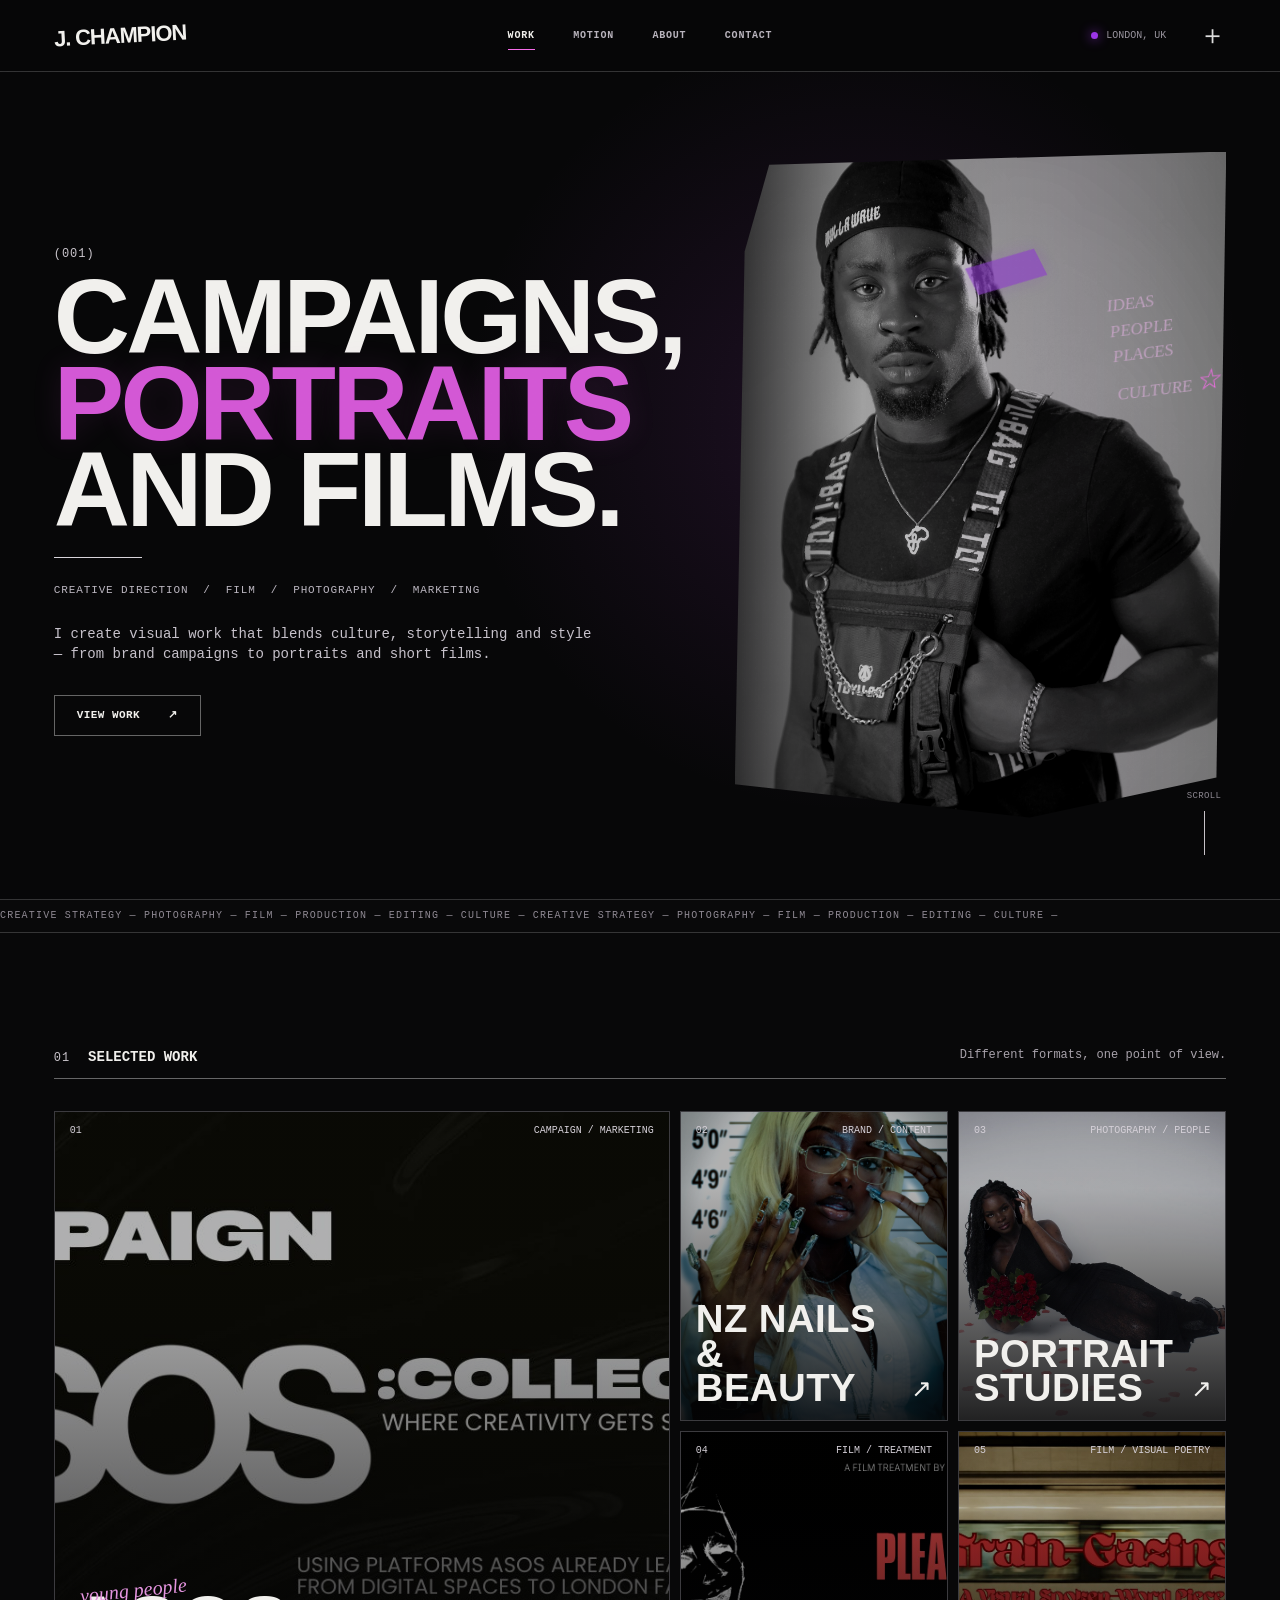
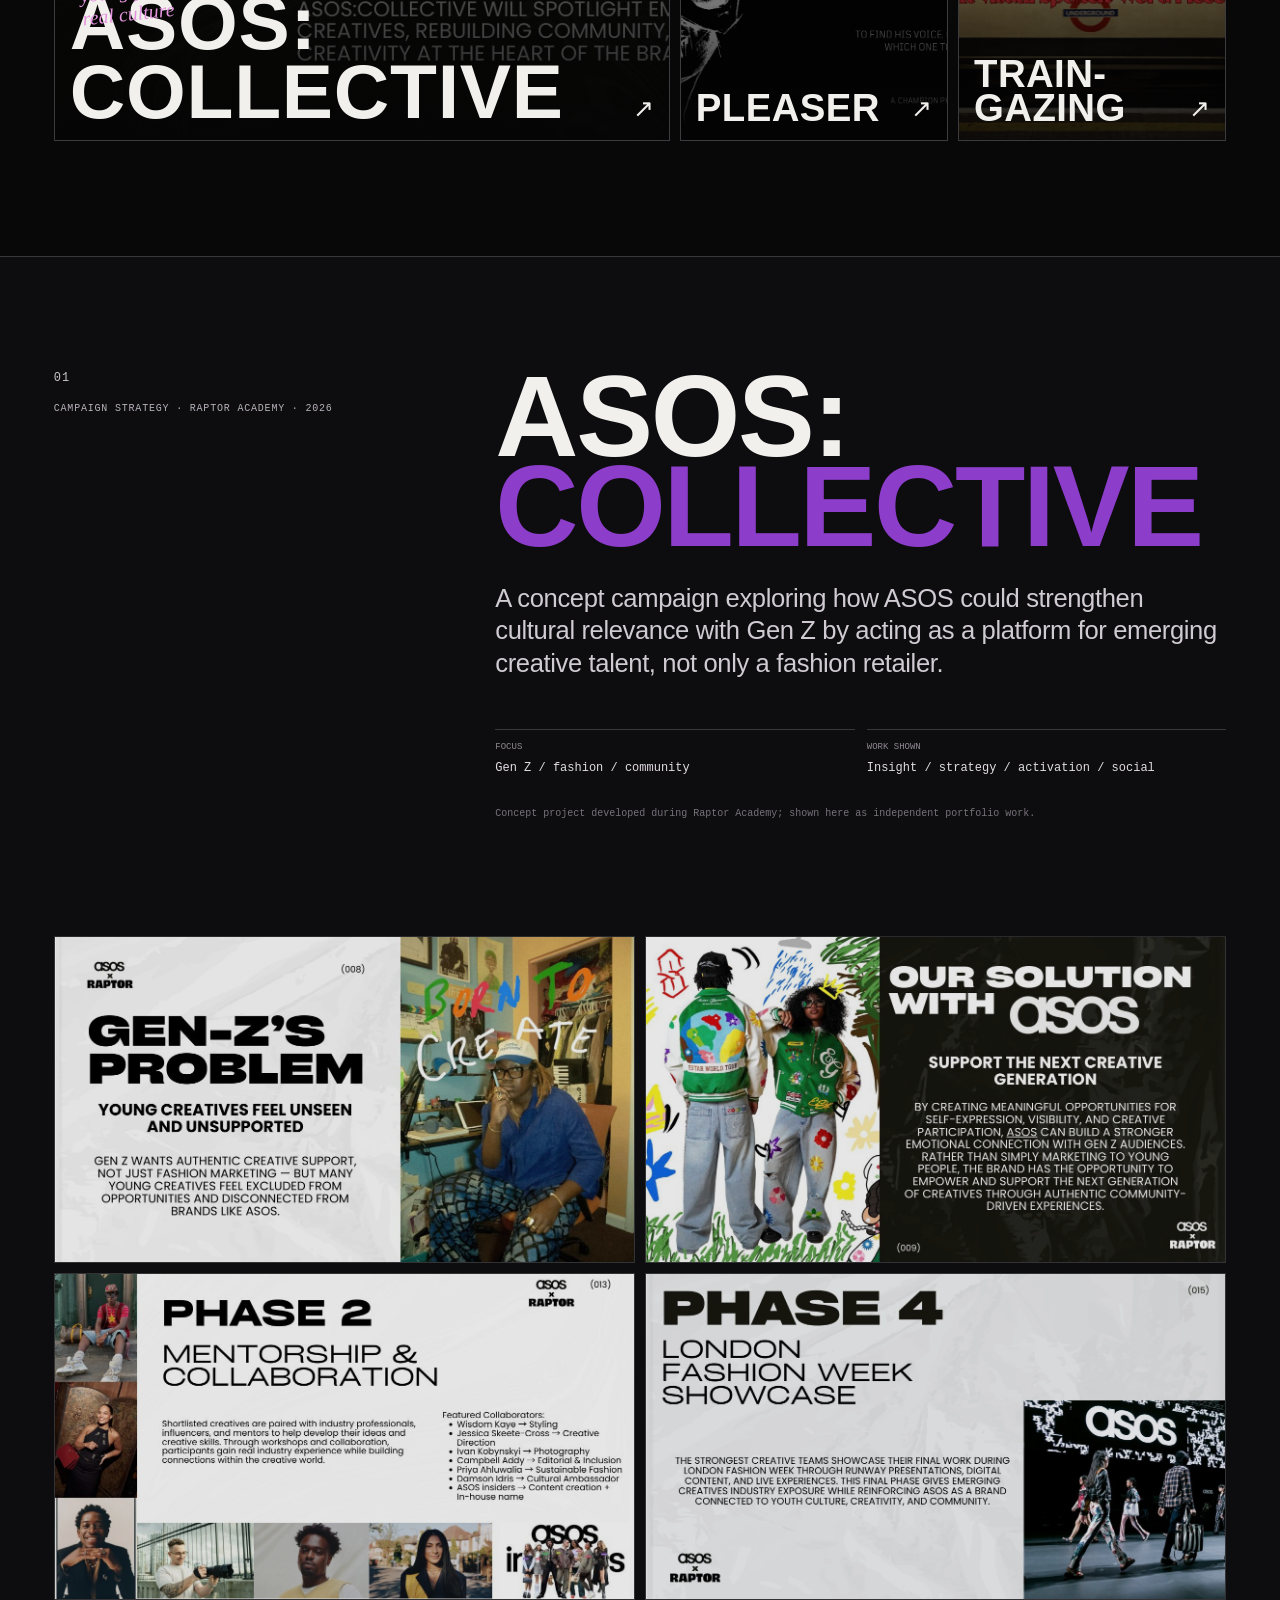
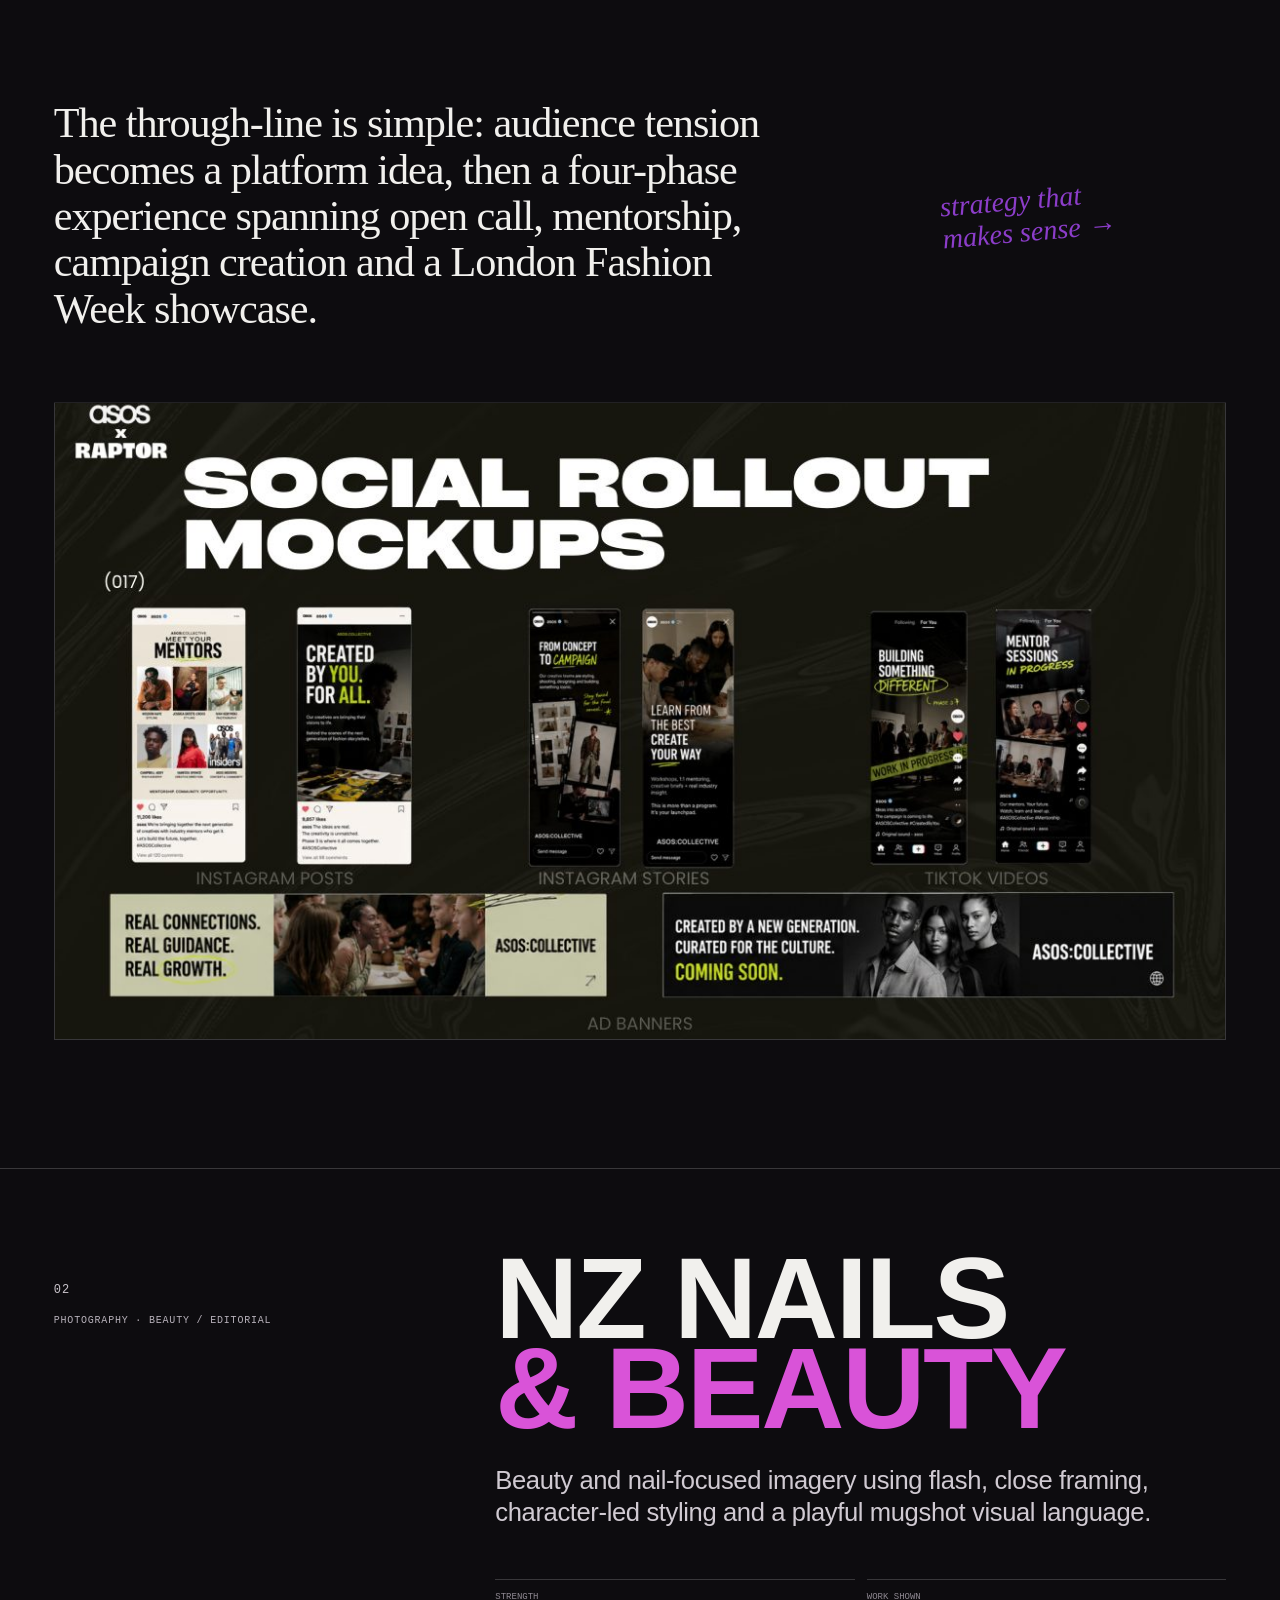
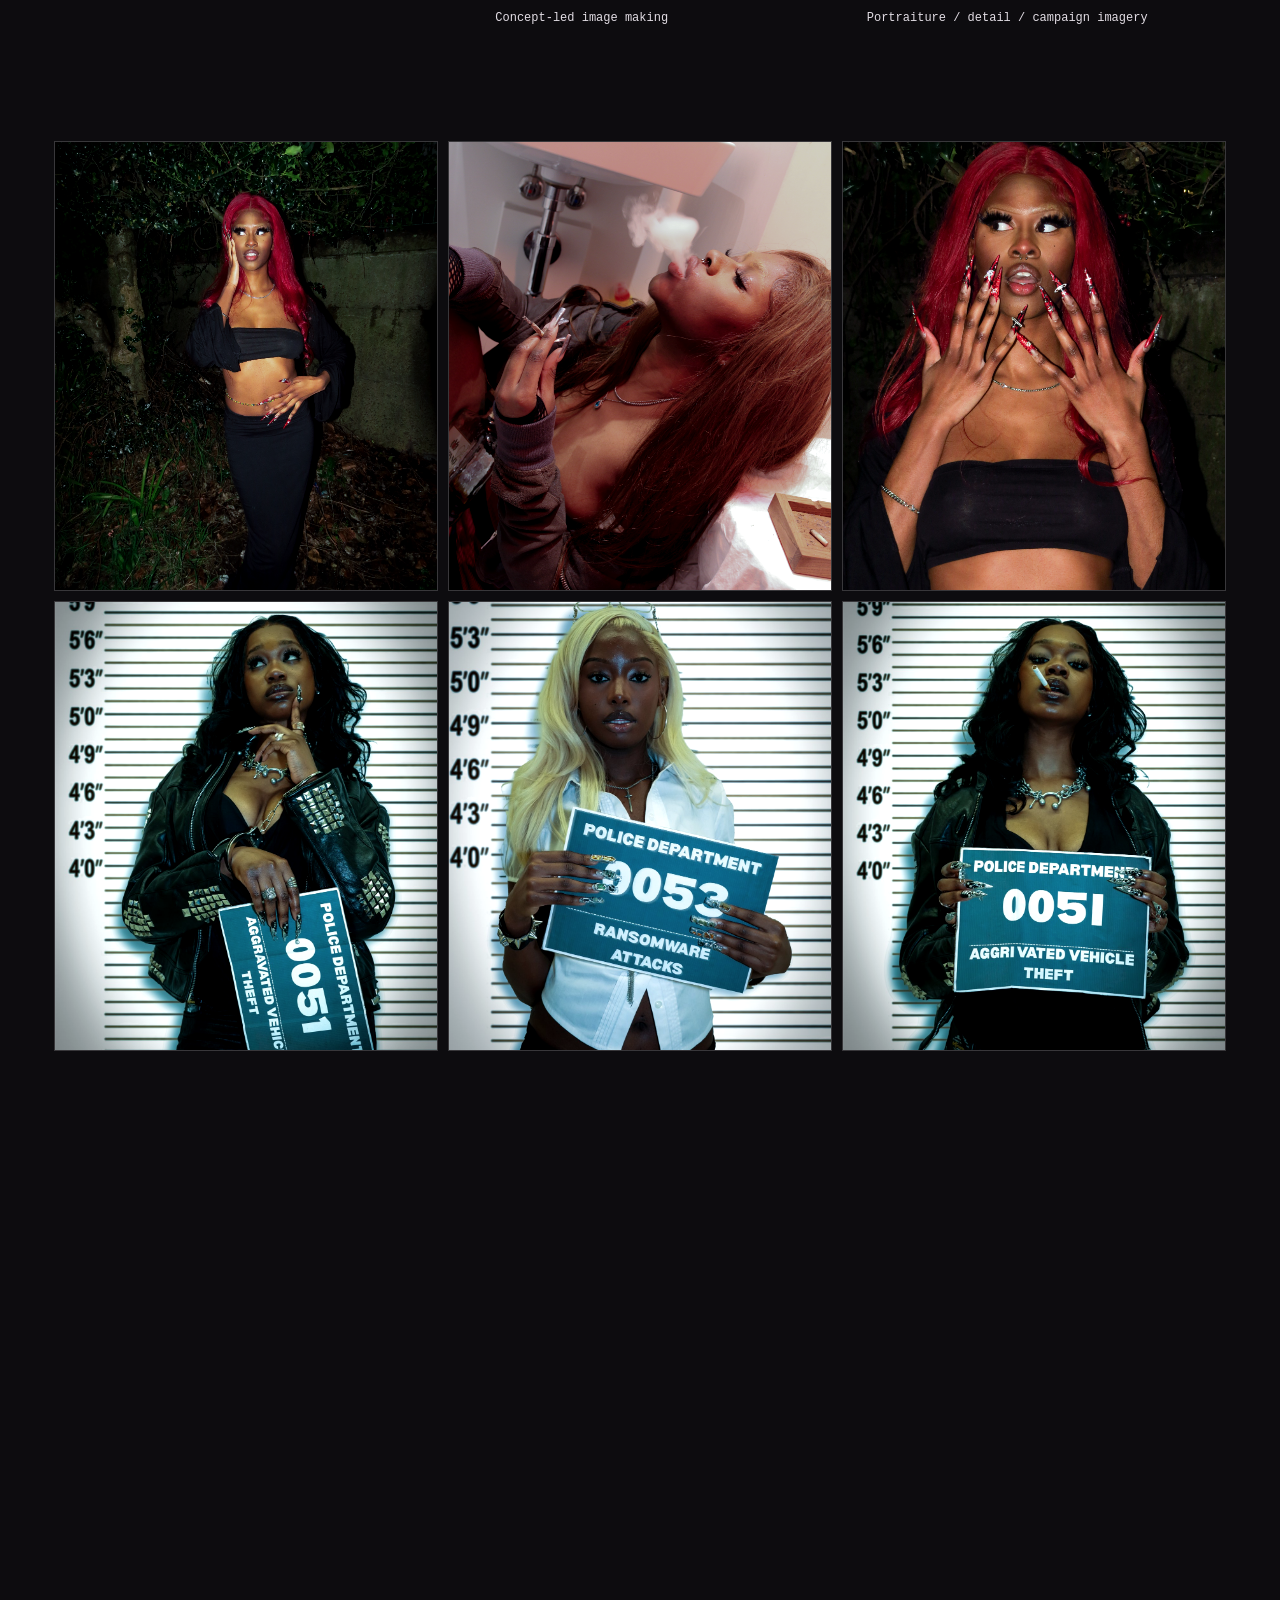
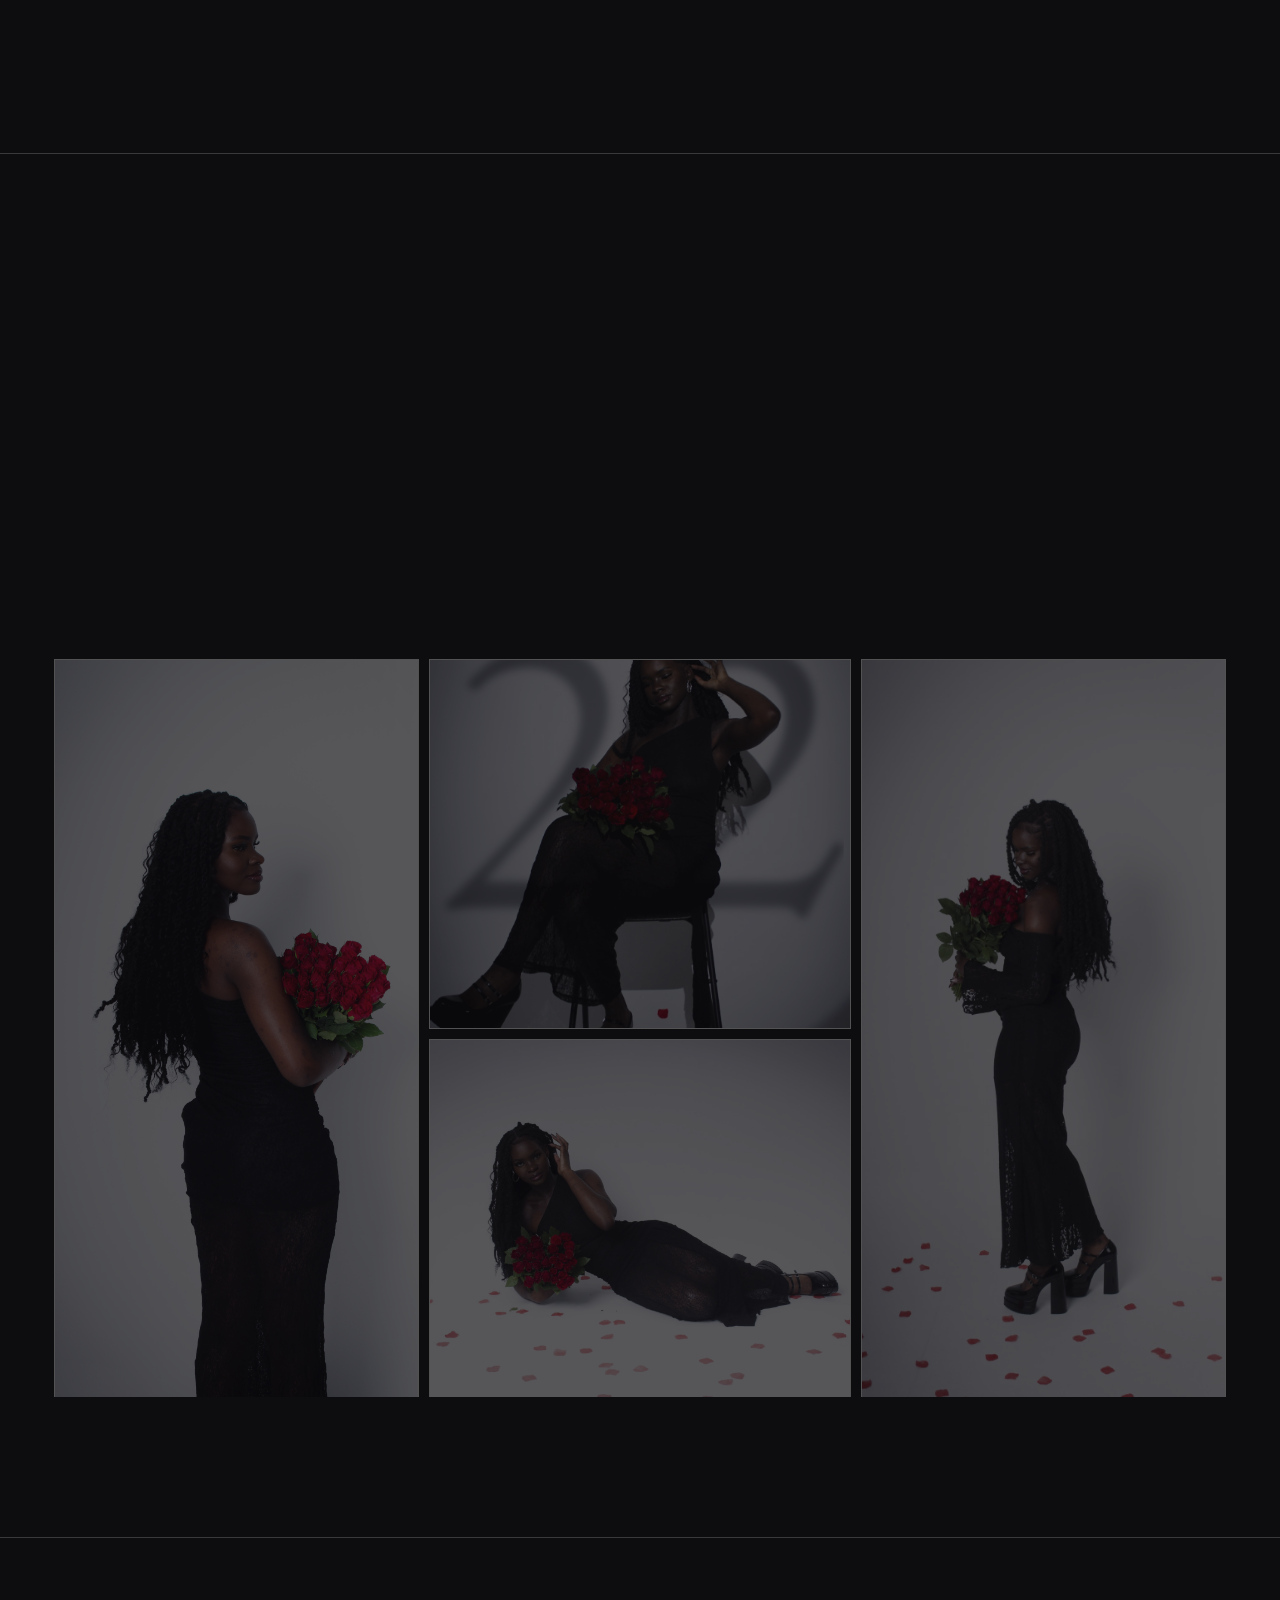
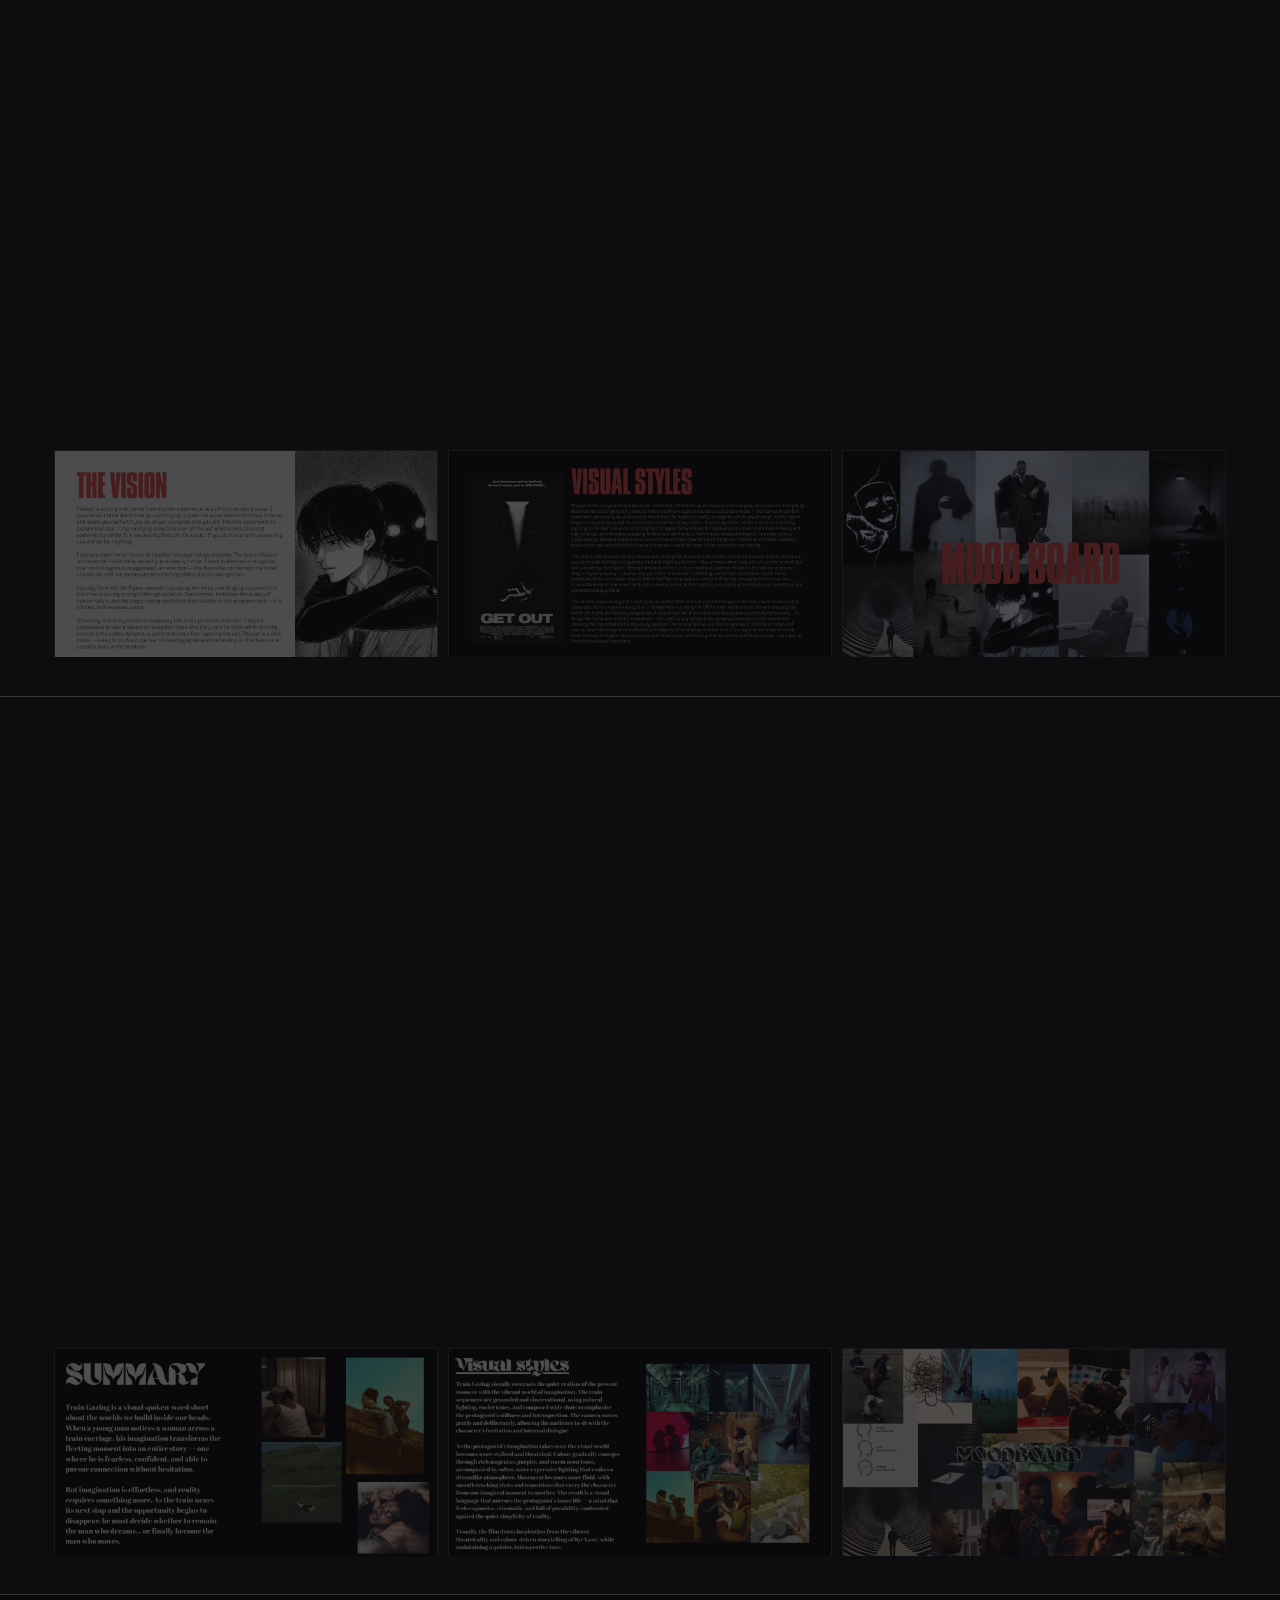
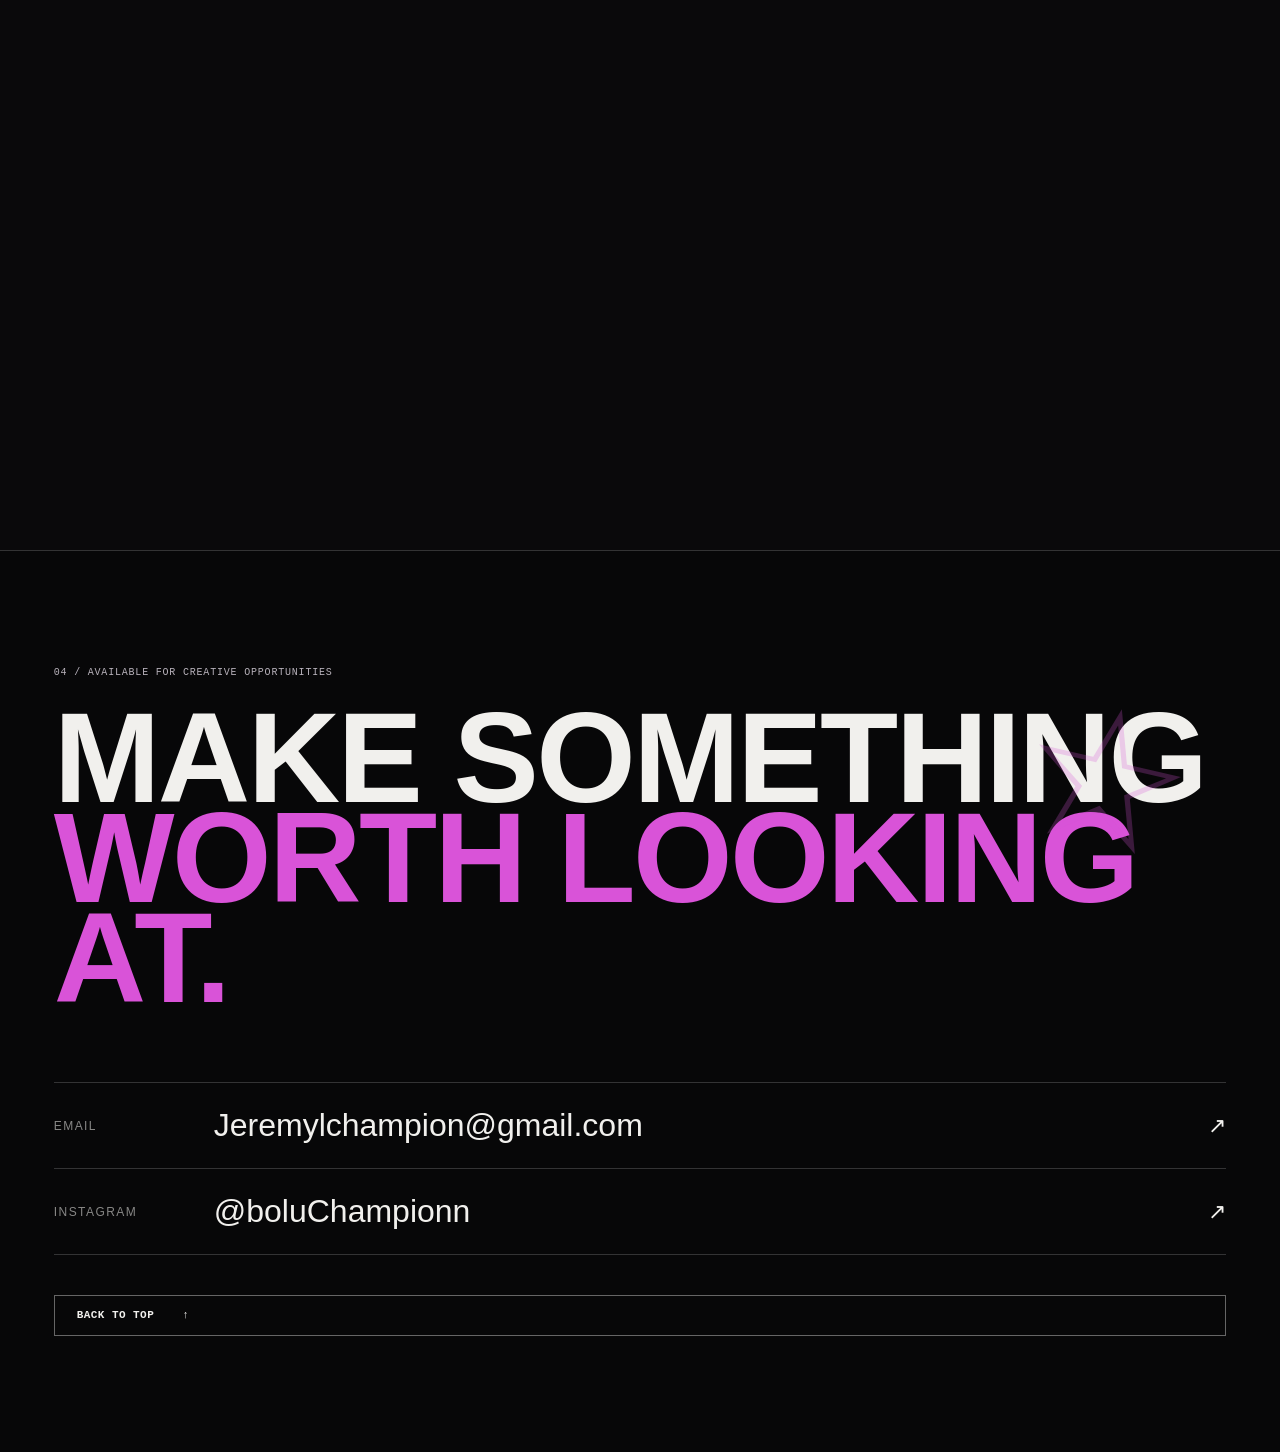
==== commit 799ea7b9: "Fix image file extension from .JPG to .jpg" ====
--- a/index.html
+++ b/index.html
@@ -40,7 +40,7 @@
 
       <div class="hero-visual">
         <div class="hero-image-wrap">
-          <img src="assets/images/about/IMG_3101.JPG" alt="Portrait of Jeremy Champion" />
+          <img src="assets/images/about/IMG_3101.jpg" alt="Portrait of Jeremy Champion" />
         </div>
         <span class="scribble scribble-a" aria-hidden="true">///</span>
         <div class="handwritten hero-side-note" aria-hidden="true">ideas<br>people<br>places<br>culture <span>☆</span></div>
@@ -516,4 +516,4 @@
 <script src="js/main.js" defer></script>
 
 </body>
-</html>+</html>
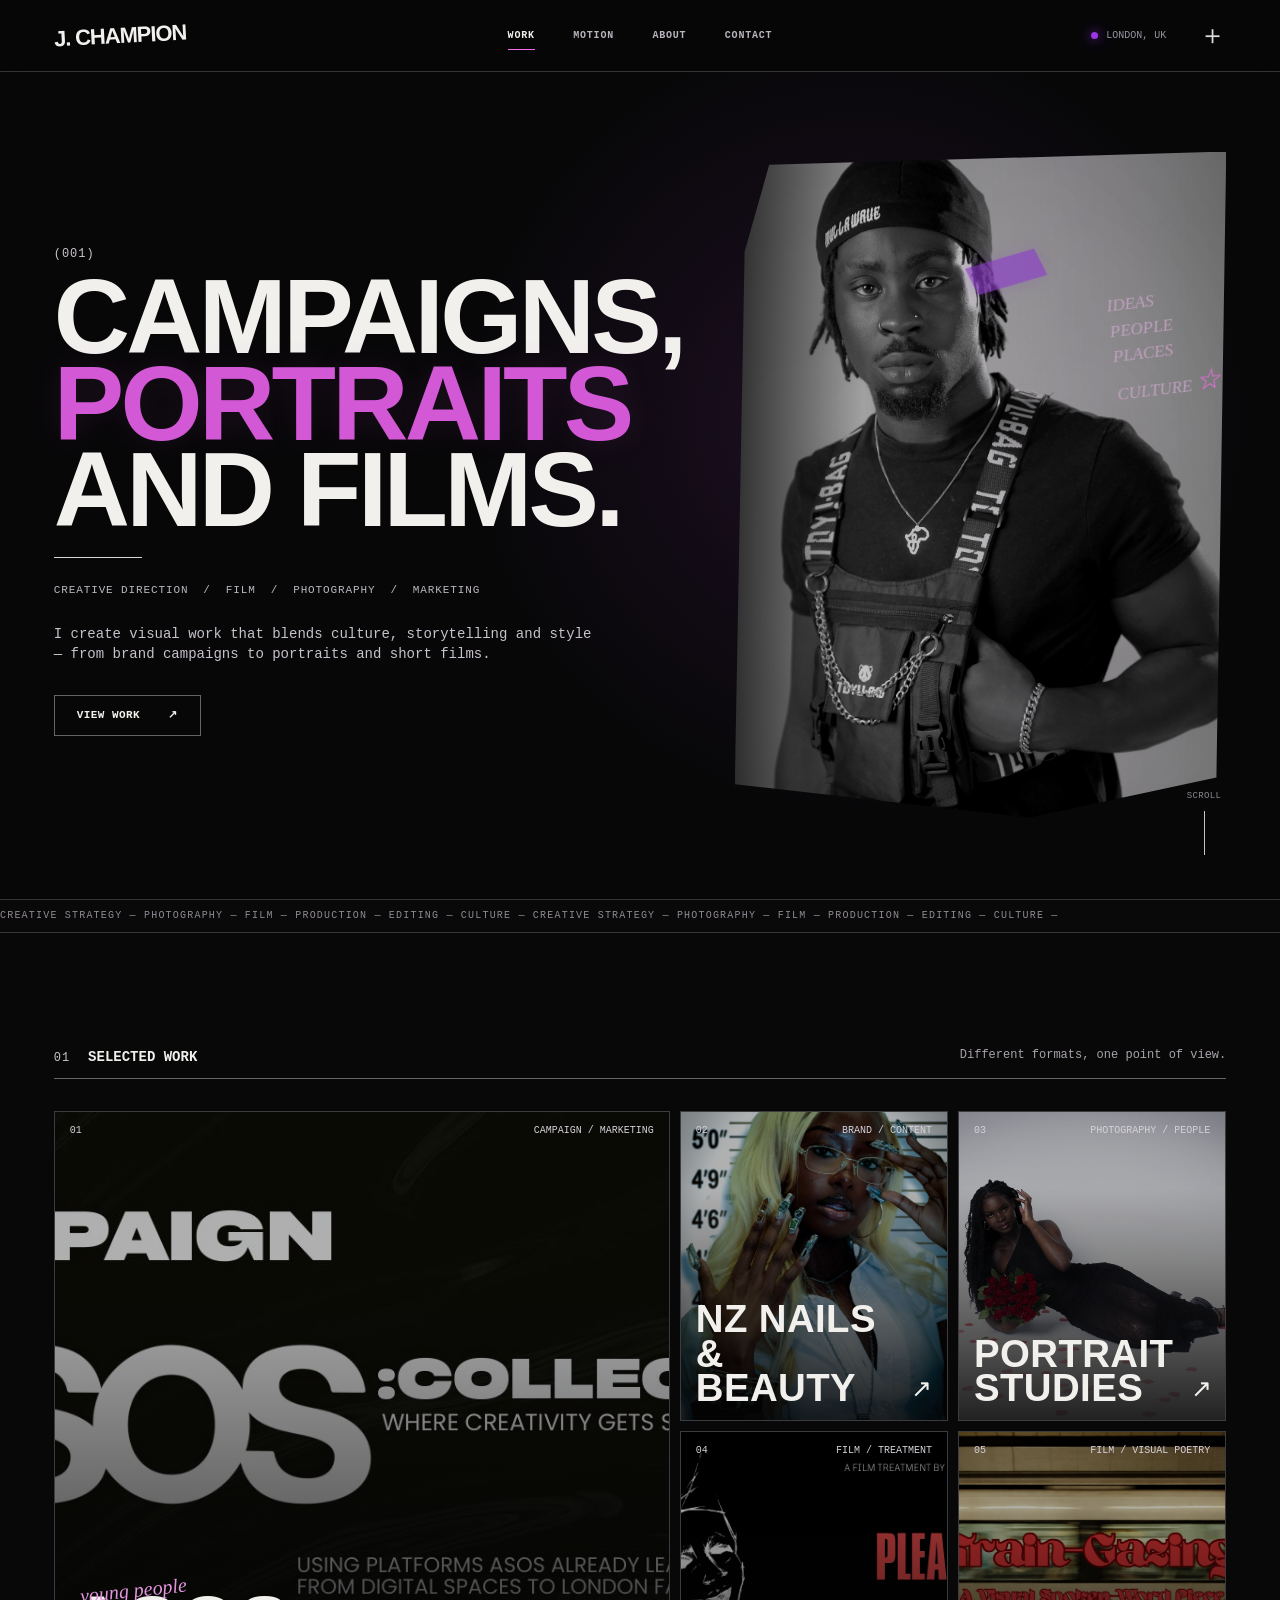
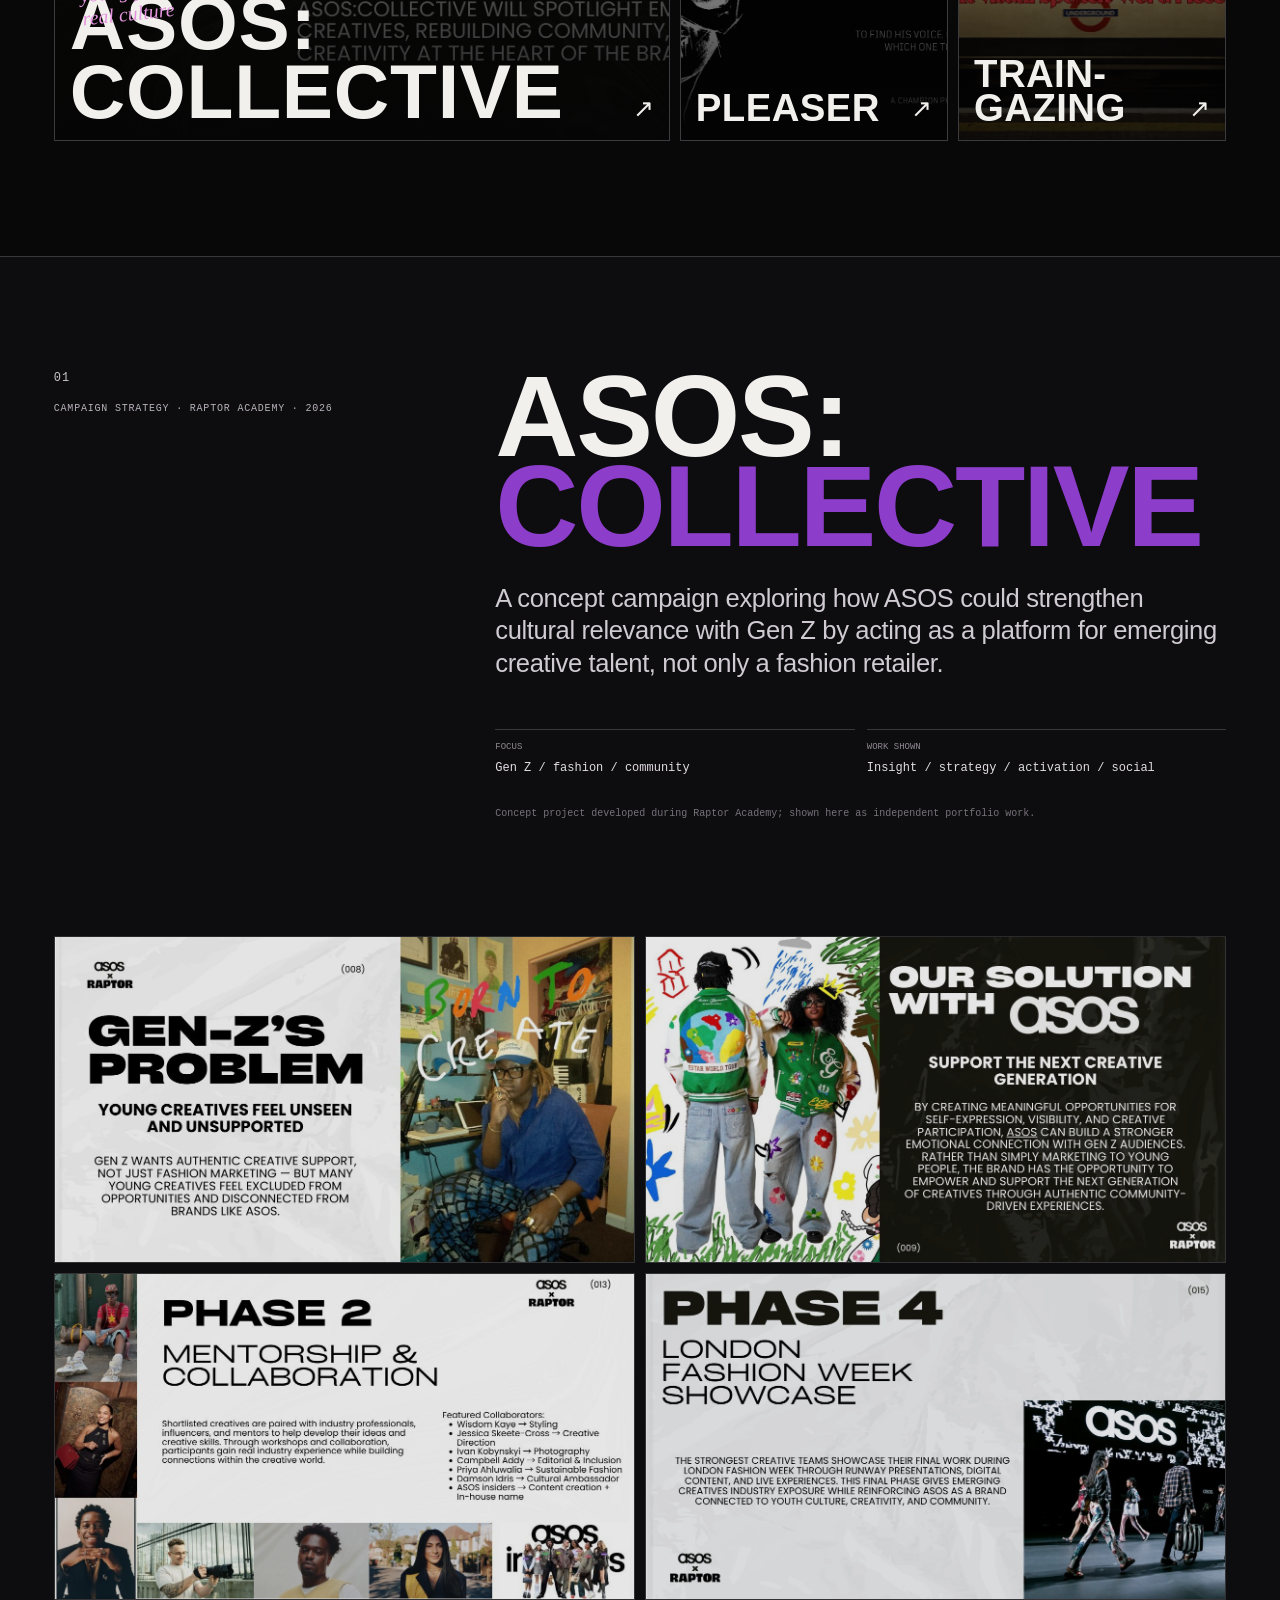
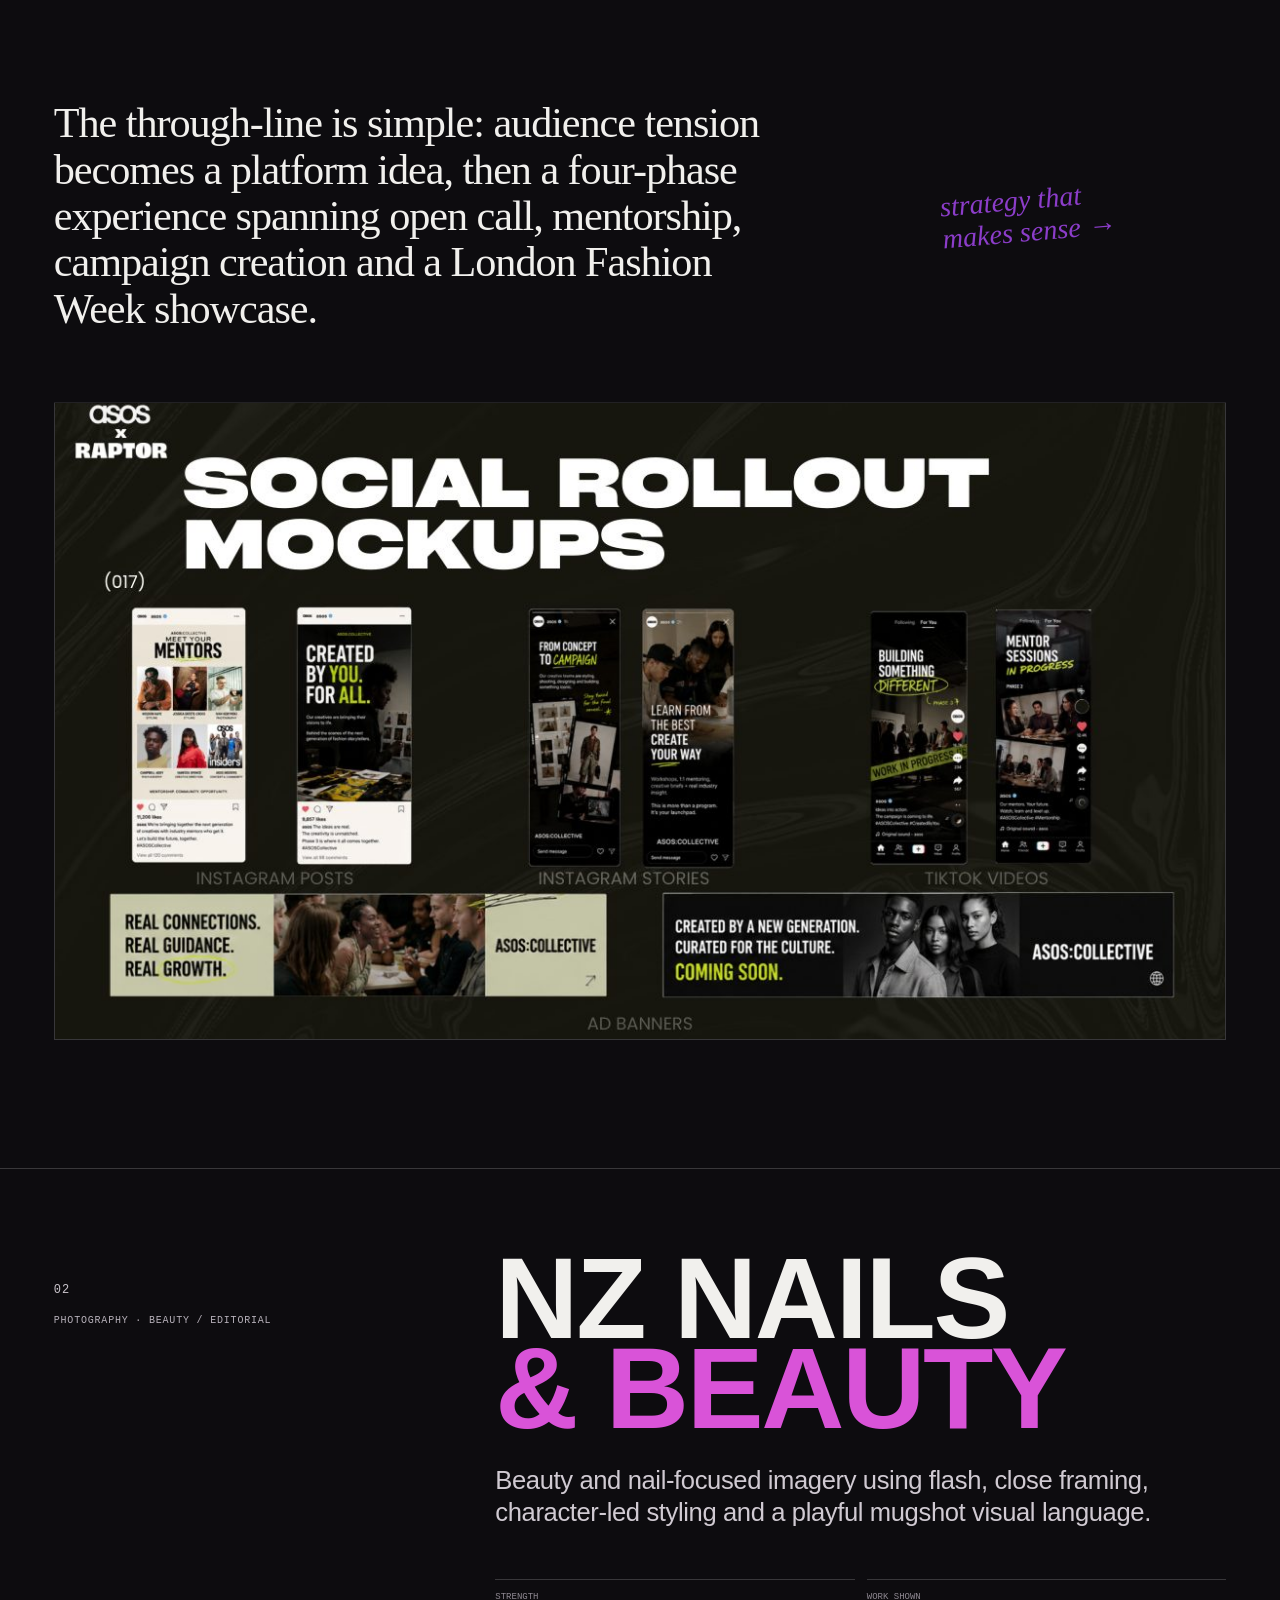
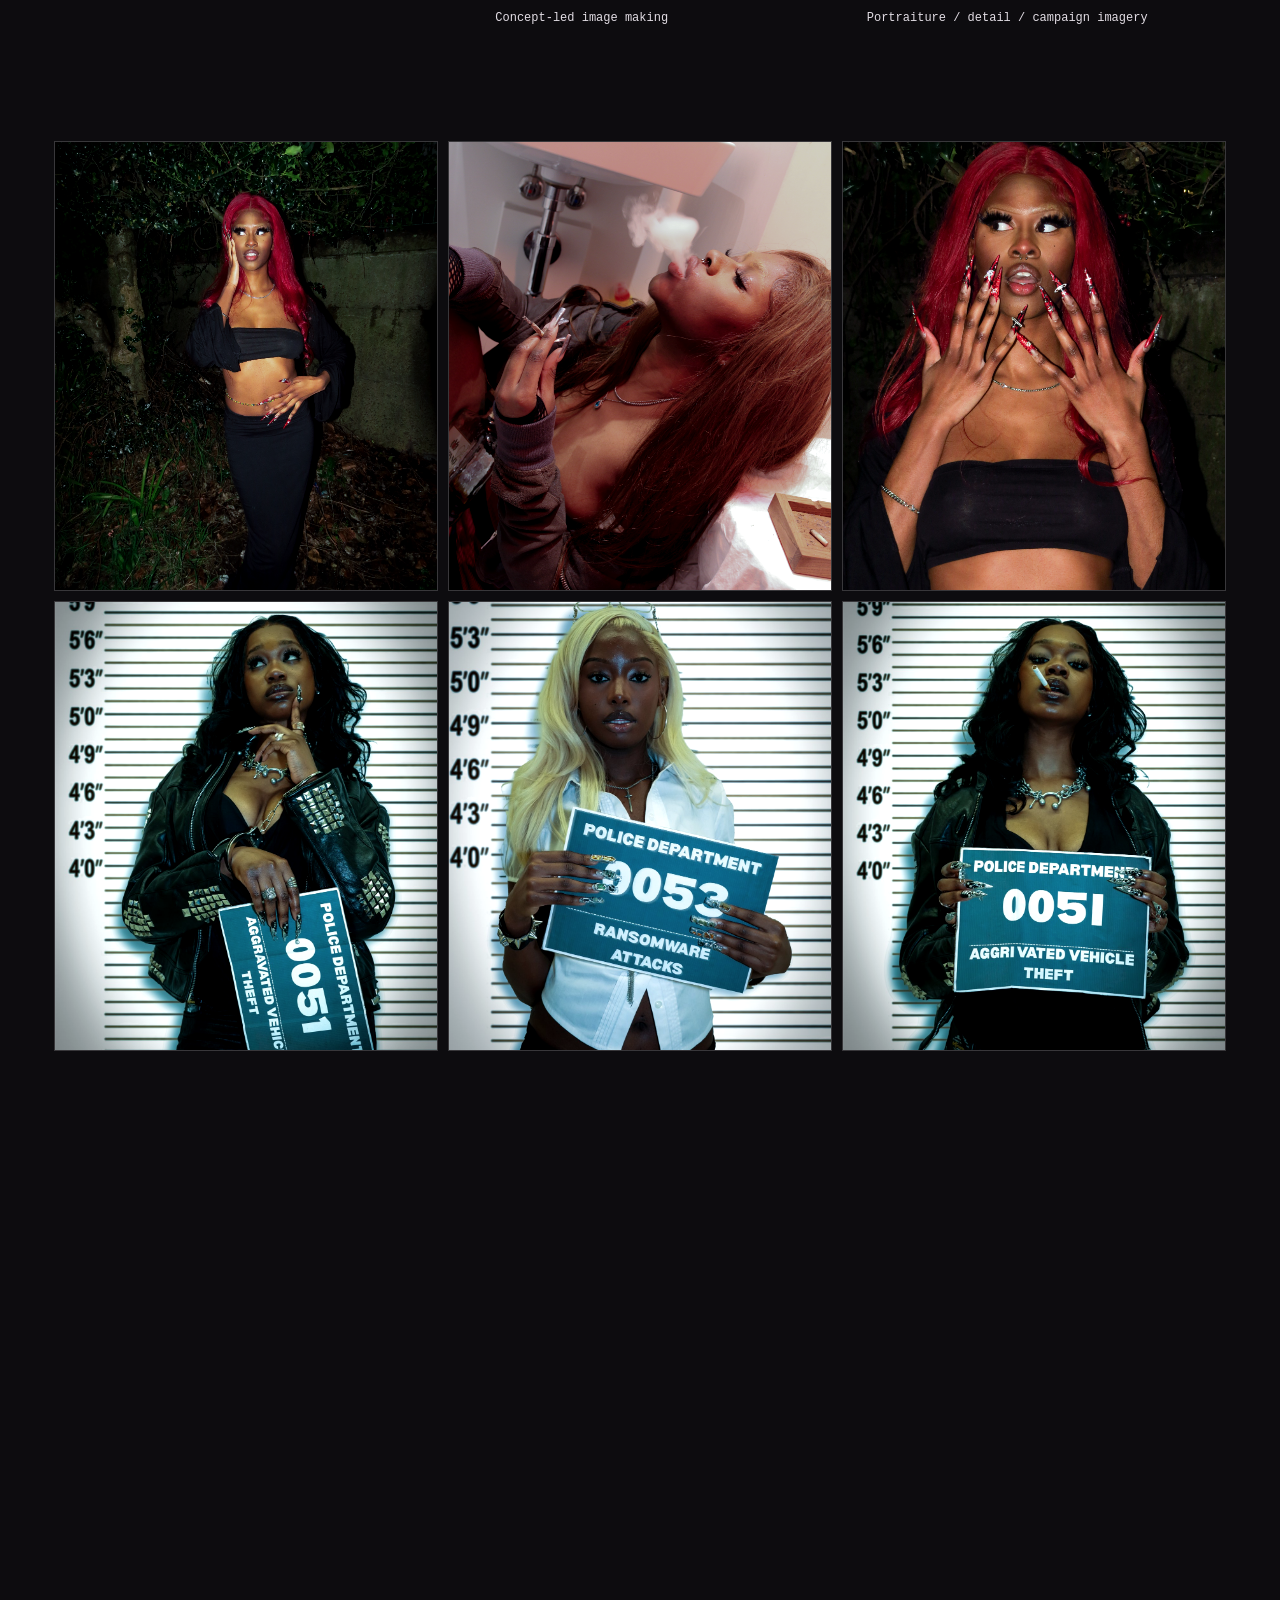
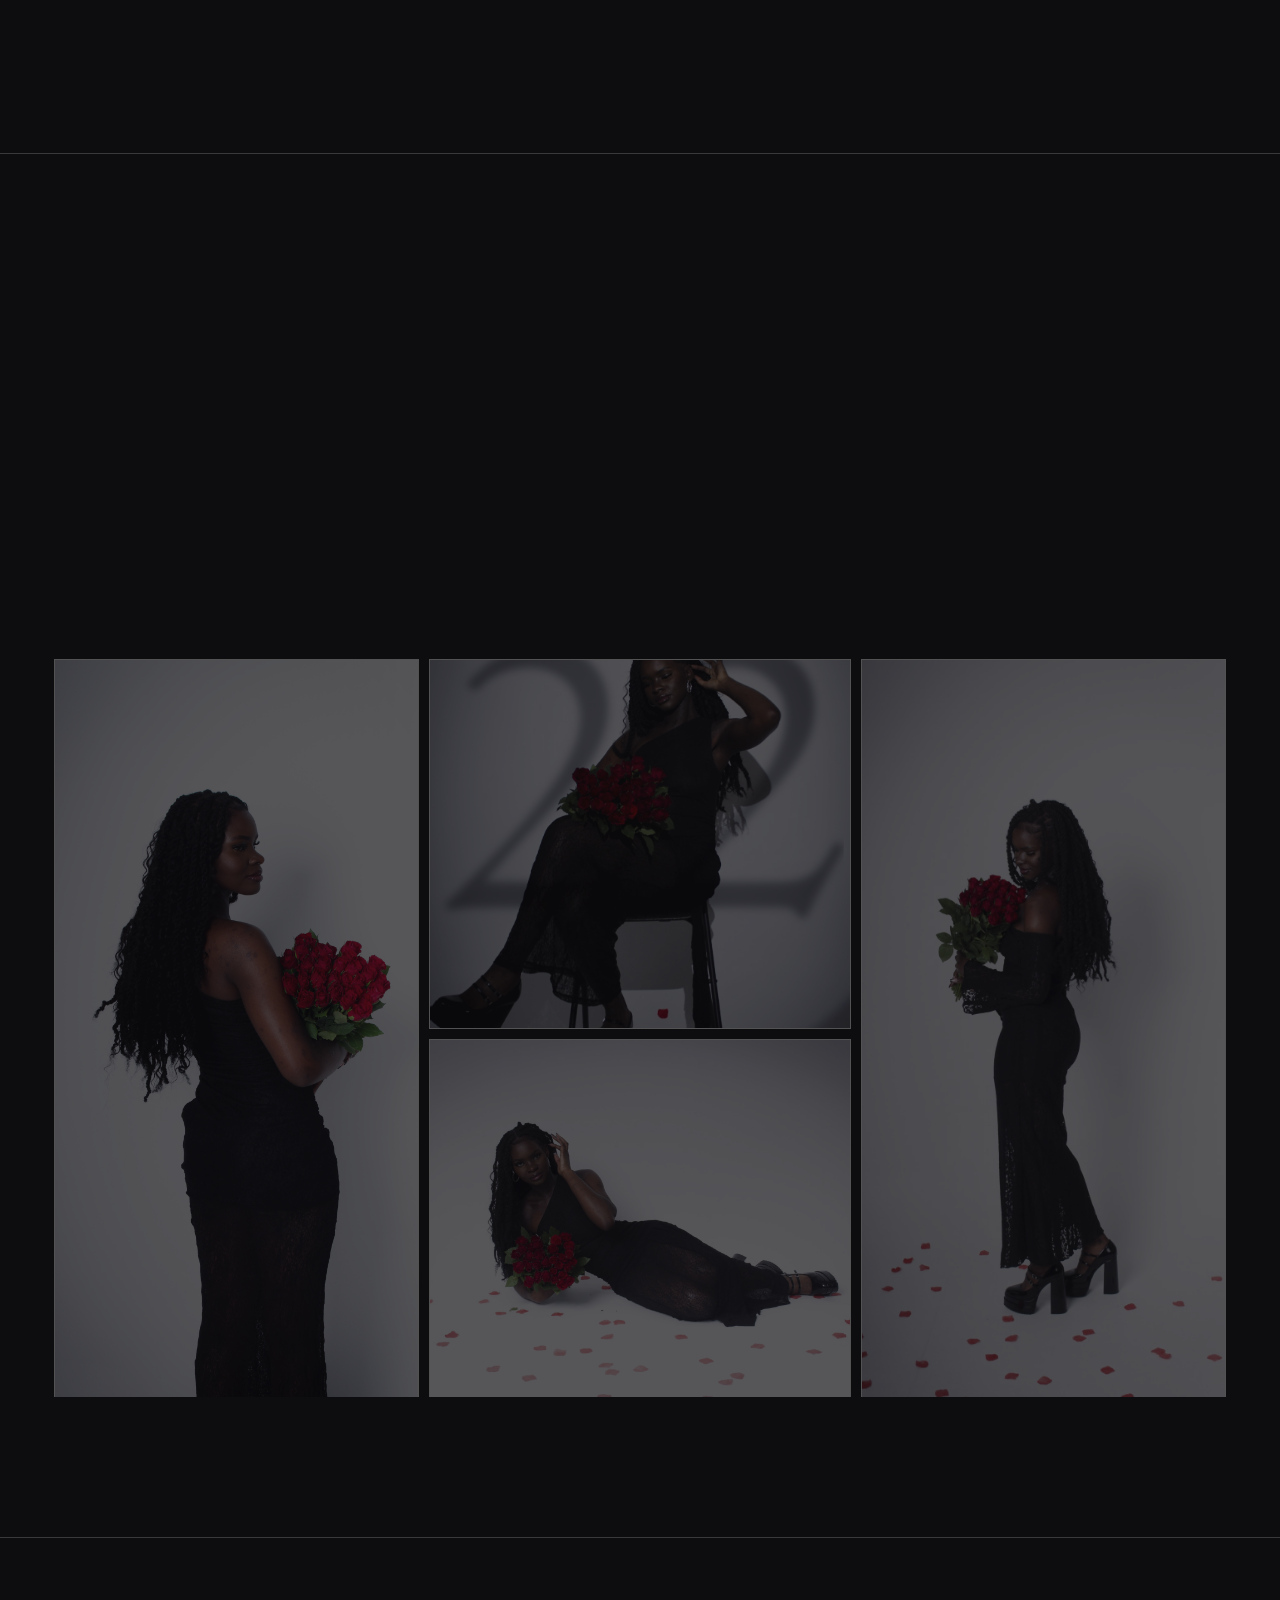
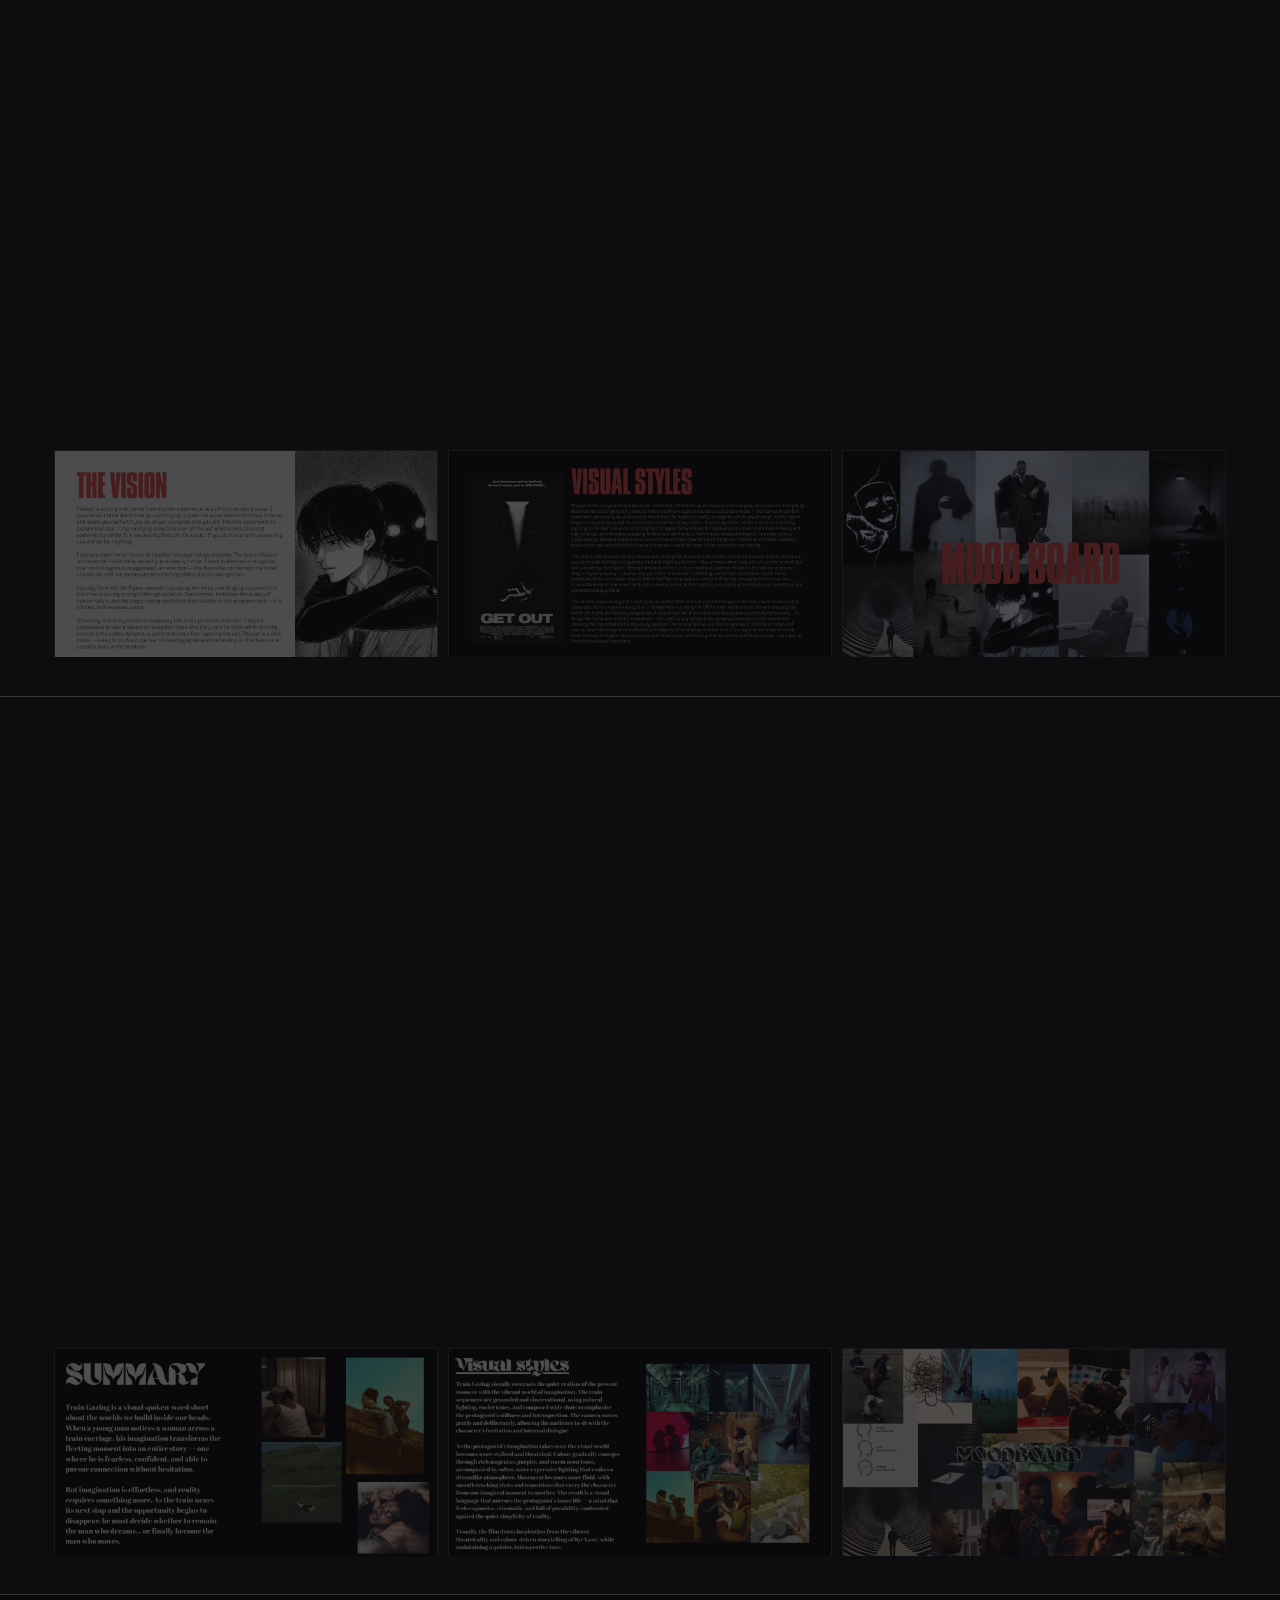
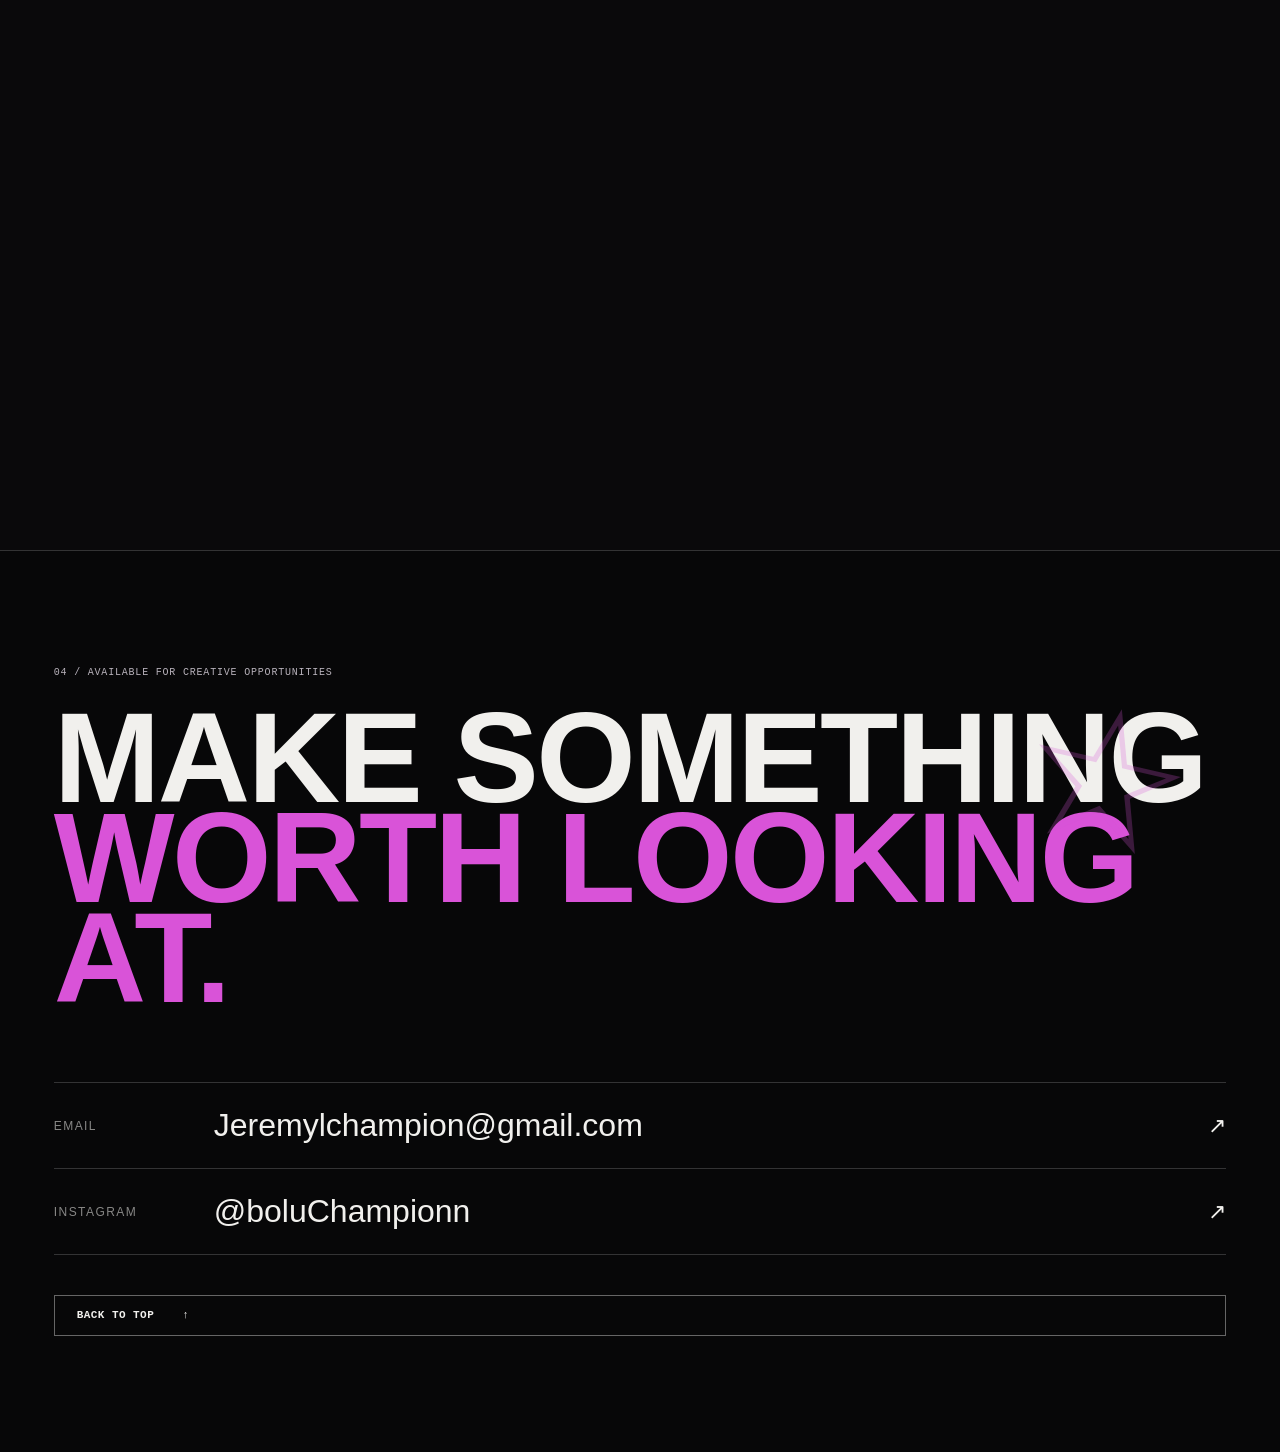
==== commit a8cfe0ff: "Update hero image source for Jeremy Champion" ====
--- a/index.html
+++ b/index.html
@@ -40,7 +40,7 @@
 
       <div class="hero-visual">
         <div class="hero-image-wrap">
-          <img src="assets/images/about/IMG_3101.jpg" alt="Portrait of Jeremy Champion" />
+          <img src="assets/images/about/IMG_3101@0.75x.jpg" alt="Portrait of Jeremy Champion" />
         </div>
         <span class="scribble scribble-a" aria-hidden="true">///</span>
         <div class="handwritten hero-side-note" aria-hidden="true">ideas<br>people<br>places<br>culture <span>☆</span></div>
